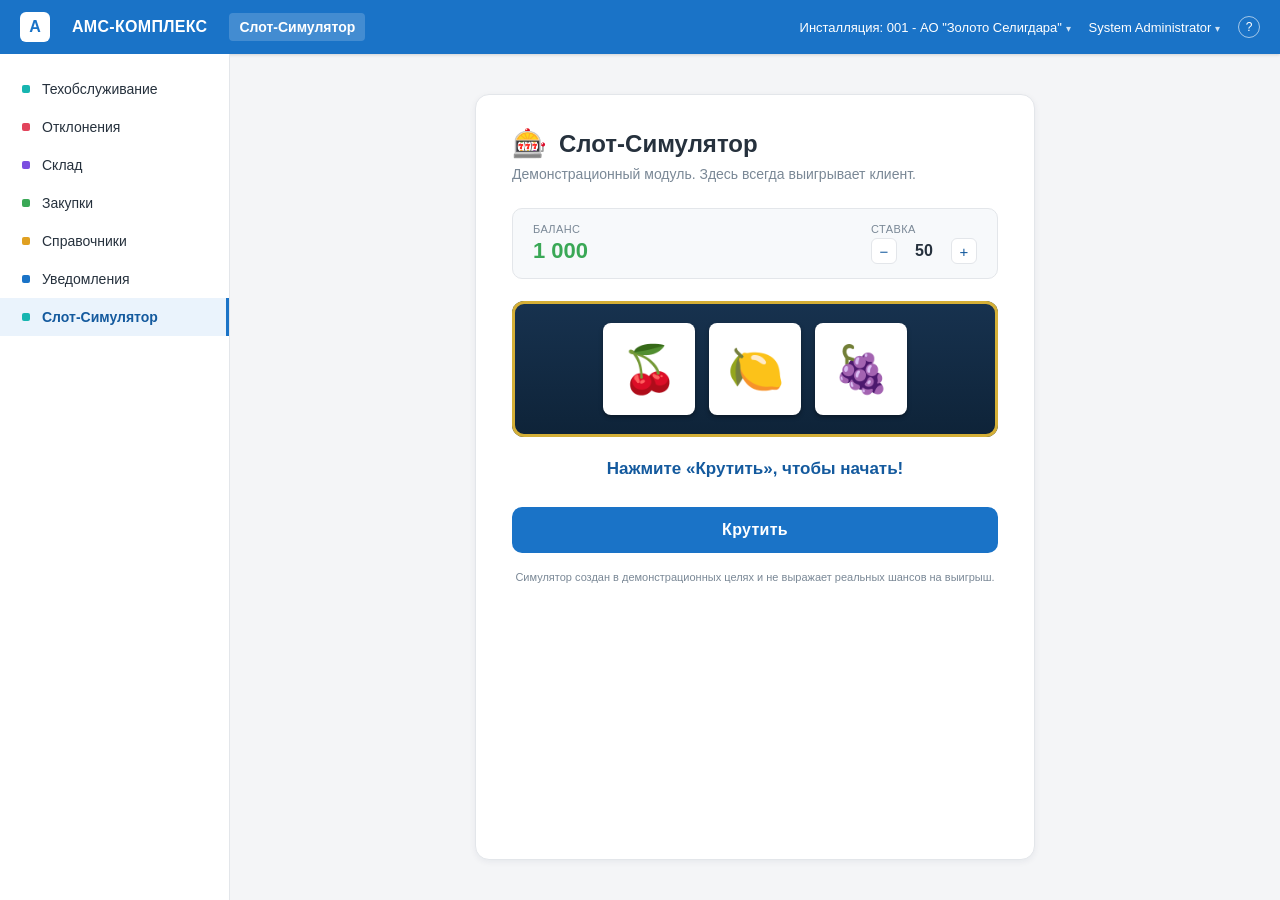
==== index.html @ d5b90e85 "Add slot machine simulator site with GitHub Pages deploy workflow Static site styled after AMS-Kompl" ====
<!doctype html>
<html lang="ru">
<head>
<meta charset="UTF-8" />
<meta name="viewport" content="width=device-width, initial-scale=1.0" />
<title>АМС-КОМПЛЕКС · Слот-Симулятор</title>
<link rel="icon" href="data:image/svg+xml,<svg xmlns=%22http://www.w3.org/2000/svg%22 viewBox=%220 0 100 100%22><rect width=%22100%22 height=%22100%22 rx=%2220%22 fill=%22%231565c0%22/><text x=%2250%22 y=%2268%22 font-size=%2260%22 fill=%22white%22 text-anchor=%22middle%22 font-family=%22Arial%22>A</text></svg>" />
<link rel="stylesheet" href="style.css" />
</head>
<body>
<header class="topbar">
  <div class="topbar-left">
    <div class="logo">A</div>
    <span class="brand">АМС-КОМПЛЕКС</span>
    <nav class="topnav">
      <a href="#" class="active">Слот-Симулятор</a>
    </nav>
  </div>
  <div class="topbar-right">
    <span class="install">Инсталляция: 001 - АО "Золото Селигдара" <span class="chev">▾</span></span>
    <span class="user">System Administrator <span class="chev">▾</span></span>
    <span class="help">?</span>
  </div>
</header>

<div class="page">
  <aside class="sidebar">
    <div class="sidebar-item"><span class="dot dot-teal"></span>Техобслуживание</div>
    <div class="sidebar-item"><span class="dot dot-red"></span>Отклонения</div>
    <div class="sidebar-item"><span class="dot dot-purple"></span>Склад</div>
    <div class="sidebar-item"><span class="dot dot-green"></span>Закупки</div>
    <div class="sidebar-item"><span class="dot dot-orange"></span>Справочники</div>
    <div class="sidebar-item"><span class="dot dot-blue"></span>Уведомления</div>
    <div class="sidebar-item active"><span class="dot dot-cyan"></span>Слот-Симулятор</div>
  </aside>

  <main class="content">
    <div class="card slot-card">
      <div class="card-header">
        <span class="card-icon">🎰</span>
        <h1>Слот-Симулятор</h1>
      </div>
      <p class="subtitle">Демонстрационный модуль. Здесь всегда выигрывает клиент.</p>

      <div class="balance-row">
        <div class="balance">
          <span class="balance-label">Баланс</span>
          <span id="balance" class="balance-value">1 000</span>
        </div>
        <div class="bet">
          <span class="balance-label">Ставка</span>
          <div class="bet-controls">
            <button id="betMinus" class="bet-btn">−</button>
            <span id="bet" class="bet-value">50</span>
            <button id="betPlus" class="bet-btn">+</button>
          </div>
        </div>
      </div>

      <div class="reels" id="reels">
        <div class="reel"><div class="reel-strip" id="strip0"></div></div>
        <div class="reel"><div class="reel-strip" id="strip1"></div></div>
        <div class="reel"><div class="reel-strip" id="strip2"></div></div>
      </div>

      <div class="message" id="message">Нажмите «Крутить», чтобы начать!</div>

      <button id="spinBtn" class="spin-btn">Крутить</button>

      <div class="footnote">Симулятор создан в демонстрационных целях и не выражает реальных шансов на выигрыш.</div>
    </div>
  </main>
</div>

<script src="script.js"></script>
</body>
</html>
---- style.css ----
:root {
  --blue: #1a73c7;
  --blue-dark: #145a9e;
  --bg: #f4f5f7;
  --sidebar-bg: #ffffff;
  --card-bg: #ffffff;
  --border: #e3e6ea;
  --text: #26313d;
  --text-muted: #7a8896;
  --teal: #17b5b0;
  --red: #e2445c;
  --purple: #7b4fe0;
  --green: #3aa856;
  --orange: #e0a021;
  --gold: #d4af37;
}

* { box-sizing: border-box; }

body {
  margin: 0;
  font-family: "Segoe UI", Roboto, Arial, sans-serif;
  background: var(--bg);
  color: var(--text);
}

.topbar {
  height: 54px;
  background: var(--blue);
  color: #fff;
  display: flex;
  align-items: center;
  justify-content: space-between;
  padding: 0 20px;
  box-shadow: 0 1px 3px rgba(0,0,0,0.15);
}

.topbar-left { display: flex; align-items: center; gap: 22px; }

.logo {
  width: 30px;
  height: 30px;
  background: #fff;
  color: var(--blue);
  border-radius: 6px;
  display: flex;
  align-items: center;
  justify-content: center;
  font-weight: 800;
}

.brand { font-weight: 700; letter-spacing: 0.3px; }

.topnav a {
  color: rgba(255,255,255,0.85);
  text-decoration: none;
  font-size: 14px;
  padding: 6px 10px;
  border-radius: 4px;
}
.topnav a.active {
  background: rgba(255,255,255,0.18);
  color: #fff;
  font-weight: 600;
}

.topbar-right {
  display: flex;
  align-items: center;
  gap: 18px;
  font-size: 13px;
}
.topbar-right .chev { font-size: 10px; opacity: 0.8; }
.help {
  width: 22px; height: 22px;
  border: 1px solid rgba(255,255,255,0.6);
  border-radius: 50%;
  display: flex; align-items: center; justify-content: center;
  font-size: 12px;
}

.page {
  display: flex;
  min-height: calc(100vh - 54px);
}

.sidebar {
  width: 230px;
  background: var(--sidebar-bg);
  border-right: 1px solid var(--border);
  padding: 16px 0;
}

.sidebar-item {
  display: flex;
  align-items: center;
  gap: 12px;
  padding: 11px 22px;
  font-size: 14px;
  color: var(--text);
  cursor: default;
}
.sidebar-item.active {
  background: #eaf3fc;
  color: var(--blue-dark);
  font-weight: 600;
  border-right: 3px solid var(--blue);
}

.dot {
  width: 8px; height: 8px;
  border-radius: 2px;
  display: inline-block;
}
.dot-teal { background: var(--teal); }
.dot-red { background: var(--red); }
.dot-purple { background: var(--purple); }
.dot-green { background: var(--green); }
.dot-orange { background: var(--orange); }
.dot-blue { background: var(--blue); }
.dot-cyan { background: #17b5b0; }

.content {
  flex: 1;
  padding: 40px;
  display: flex;
  justify-content: center;
}

.card {
  background: var(--card-bg);
  border: 1px solid var(--border);
  border-radius: 14px;
  box-shadow: 0 2px 6px rgba(20, 40, 70, 0.06);
  padding: 32px 36px;
}

.slot-card {
  width: 100%;
  max-width: 560px;
}

.card-header {
  display: flex;
  align-items: center;
  gap: 12px;
}
.card-icon { font-size: 28px; }
.card-header h1 {
  font-size: 24px;
  margin: 0;
  font-weight: 700;
}

.subtitle {
  color: var(--text-muted);
  font-size: 14px;
  margin: 6px 0 26px;
}

.balance-row {
  display: flex;
  justify-content: space-between;
  align-items: center;
  background: #f7f9fb;
  border: 1px solid var(--border);
  border-radius: 10px;
  padding: 14px 20px;
  margin-bottom: 22px;
}

.balance-label {
  display: block;
  font-size: 11px;
  text-transform: uppercase;
  letter-spacing: 0.4px;
  color: var(--text-muted);
  margin-bottom: 3px;
}

.balance-value {
  font-size: 22px;
  font-weight: 700;
  color: var(--green);
}

.bet-controls {
  display: flex;
  align-items: center;
  gap: 10px;
}

.bet-btn {
  width: 26px; height: 26px;
  border-radius: 6px;
  border: 1px solid var(--border);
  background: #fff;
  color: var(--blue-dark);
  font-size: 15px;
  cursor: pointer;
  line-height: 1;
}
.bet-btn:hover { background: #eaf3fc; }

.bet-value {
  font-weight: 700;
  min-width: 34px;
  text-align: center;
  display: inline-block;
}

.reels {
  display: flex;
  gap: 14px;
  justify-content: center;
  background: linear-gradient(180deg, #17324f, #0e2338);
  border-radius: 12px;
  padding: 22px;
  margin-bottom: 22px;
  box-shadow: inset 0 0 0 3px #d4af37;
}

.reel {
  width: 92px;
  height: 92px;
  background: #fff;
  border-radius: 8px;
  overflow: hidden;
  display: flex;
  align-items: center;
  justify-content: center;
  box-shadow: 0 2px 4px rgba(0,0,0,0.35);
}

.reel-strip {
  font-size: 46px;
  transition: transform 0.08s linear;
}

.reel.spinning .reel-strip {
  filter: blur(2px);
}

.message {
  text-align: center;
  min-height: 28px;
  font-size: 17px;
  font-weight: 700;
  color: var(--blue-dark);
  margin-bottom: 20px;
}

.message.win {
  color: var(--gold);
  text-shadow: 0 0 1px rgba(212,175,55,0.4);
  animation: pop 0.4s ease;
}

@keyframes pop {
  0% { transform: scale(0.85); opacity: 0; }
  100% { transform: scale(1); opacity: 1; }
}

.spin-btn {
  display: block;
  width: 100%;
  padding: 14px;
  background: var(--blue);
  color: #fff;
  border: none;
  border-radius: 10px;
  font-size: 16px;
  font-weight: 700;
  letter-spacing: 0.3px;
  cursor: pointer;
  transition: background 0.15s ease, transform 0.05s ease;
}
.spin-btn:hover { background: var(--blue-dark); }
.spin-btn:active { transform: translateY(1px); }
.spin-btn:disabled {
  background: #a9c4de;
  cursor: not-allowed;
}

.footnote {
  margin-top: 18px;
  font-size: 11px;
  color: var(--text-muted);
  text-align: center;
}

@media (max-width: 700px) {
  .sidebar { display: none; }
  .content { padding: 20px; }
  .card { padding: 24px 20px; }
}
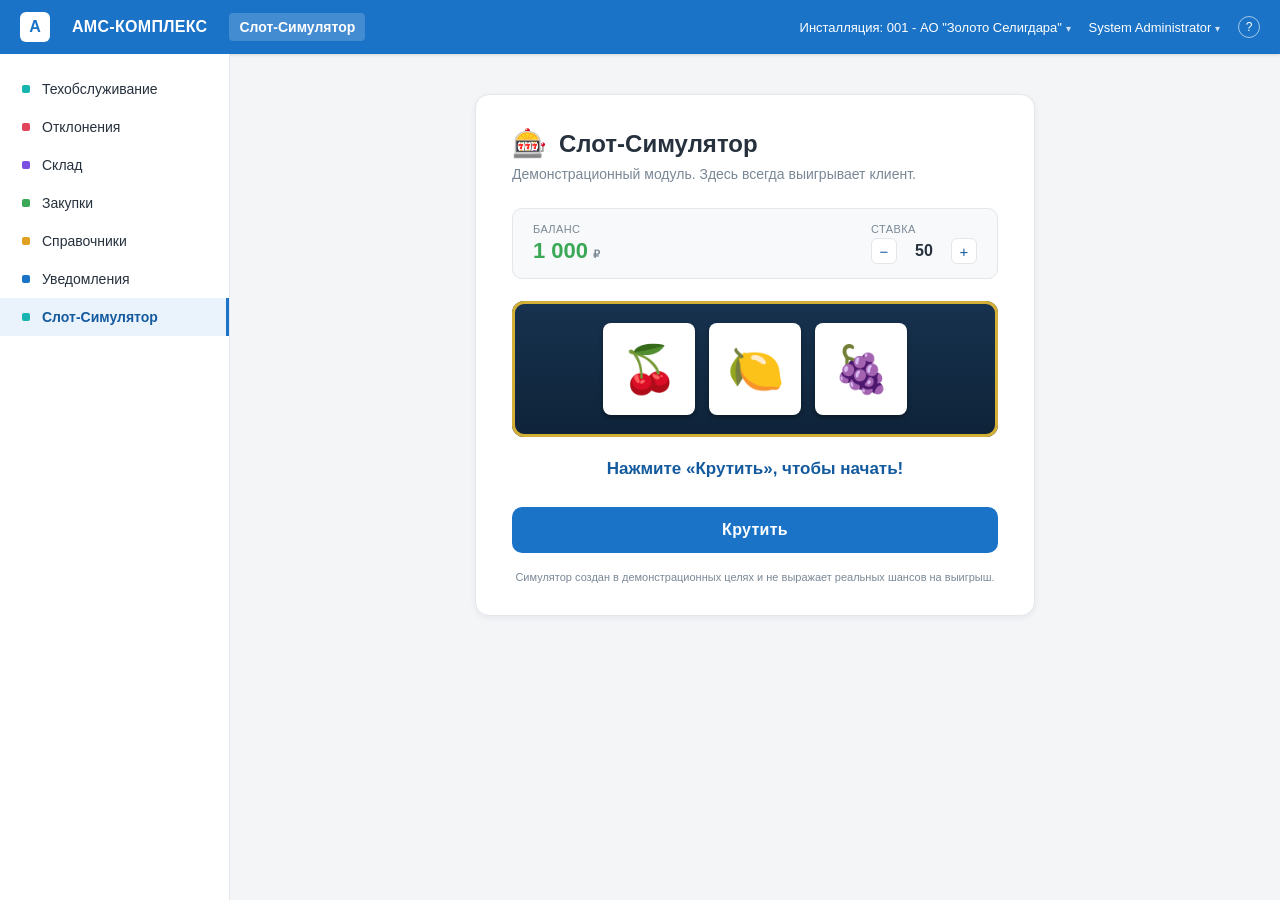
==== commit ebc2b25d: "Add fintech-style withdrawal card after wins Shows a card/SBP withdrawal flow with amount, method ta" ====
--- a/index.html
+++ b/index.html
@@ -35,39 +35,88 @@
   </aside>
 
   <main class="content">
-    <div class="card slot-card">
-      <div class="card-header">
-        <span class="card-icon">🎰</span>
-        <h1>Слот-Симулятор</h1>
-      </div>
-      <p class="subtitle">Демонстрационный модуль. Здесь всегда выигрывает клиент.</p>
+    <div class="stack">
+      <div class="card slot-card">
+        <div class="card-header">
+          <span class="card-icon">🎰</span>
+          <h1>Слот-Симулятор</h1>
+        </div>
+        <p class="subtitle">Демонстрационный модуль. Здесь всегда выигрывает клиент.</p>
 
-      <div class="balance-row">
-        <div class="balance">
-          <span class="balance-label">Баланс</span>
-          <span id="balance" class="balance-value">1 000</span>
-        </div>
-        <div class="bet">
-          <span class="balance-label">Ставка</span>
-          <div class="bet-controls">
-            <button id="betMinus" class="bet-btn">−</button>
-            <span id="bet" class="bet-value">50</span>
-            <button id="betPlus" class="bet-btn">+</button>
+        <div class="balance-row">
+          <div class="balance">
+            <span class="balance-label">Баланс</span>
+            <span><span id="balance" class="balance-value">1 000</span> <span class="currency">₽</span></span>
+          </div>
+          <div class="bet">
+            <span class="balance-label">Ставка</span>
+            <div class="bet-controls">
+              <button id="betMinus" class="bet-btn">−</button>
+              <span id="bet" class="bet-value">50</span>
+              <button id="betPlus" class="bet-btn">+</button>
+            </div>
           </div>
         </div>
+
+        <div class="reels" id="reels">
+          <div class="reel"><div class="reel-strip" id="strip0"></div></div>
+          <div class="reel"><div class="reel-strip" id="strip1"></div></div>
+          <div class="reel"><div class="reel-strip" id="strip2"></div></div>
+        </div>
+
+        <div class="message" id="message">Нажмите «Крутить», чтобы начать!</div>
+
+        <button id="spinBtn" class="spin-btn">Крутить</button>
+
+        <div class="footnote">Симулятор создан в демонстрационных целях и не выражает реальных шансов на выигрыш.</div>
       </div>
 
-      <div class="reels" id="reels">
-        <div class="reel"><div class="reel-strip" id="strip0"></div></div>
-        <div class="reel"><div class="reel-strip" id="strip1"></div></div>
-        <div class="reel"><div class="reel-strip" id="strip2"></div></div>
+      <div class="card withdraw-card hidden" id="withdrawCard">
+        <div class="withdraw-form" id="withdrawForm">
+          <div class="card-header">
+            <span class="card-icon">💳</span>
+            <h1>Вывод средств</h1>
+          </div>
+          <div class="withdraw-amount-row">
+            <span class="balance-label">Доступно к выводу</span>
+            <span class="withdraw-amount"><span id="withdrawAmount">0</span> <span class="currency">₽</span></span>
+          </div>
+
+          <div class="method-tabs">
+            <button type="button" class="method-tab active" data-method="card">Банковская карта</button>
+            <button type="button" class="method-tab" data-method="sbp">СБП</button>
+          </div>
+
+          <div class="method-panel" id="panelCard">
+            <label class="field-label" for="cardNumber">Номер карты</label>
+            <div class="card-input-wrap">
+              <span class="card-brand" id="cardBrand"></span>
+              <input type="text" id="cardNumber" class="field-input" placeholder="0000 0000 0000 0000" inputmode="numeric" maxlength="19" />
+            </div>
+          </div>
+
+          <div class="method-panel hidden" id="panelSbp">
+            <label class="field-label" for="phoneNumber">Номер телефона</label>
+            <input type="text" id="phoneNumber" class="field-input" placeholder="+7 900 000-00-00" inputmode="tel" maxlength="18" />
+          </div>
+
+          <div class="field-error" id="withdrawError"></div>
+
+          <button id="withdrawBtn" class="withdraw-btn">Вывести</button>
+        </div>
+
+        <div class="withdraw-success hidden" id="withdrawSuccess">
+          <div class="success-icon">✓</div>
+          <div class="success-title">Выплата отправлена</div>
+          <div class="success-amount" id="successAmount">0 ₽</div>
+          <div class="success-detail" id="successDetail">Зачисление в течение 15 минут</div>
+          <div class="success-meta">
+            <div><span>ID транзакции</span><span id="successId">—</span></div>
+            <div><span>Время</span><span id="successTime">—</span></div>
+          </div>
+          <button id="withdrawDone" class="withdraw-btn secondary">Готово</button>
+        </div>
       </div>
-
-      <div class="message" id="message">Нажмите «Крутить», чтобы начать!</div>
-
-      <button id="spinBtn" class="spin-btn">Крутить</button>
-
-      <div class="footnote">Симулятор создан в демонстрационных целях и не выражает реальных шансов на выигрыш.</div>
     </div>
   </main>
 </div>
--- a/style.css
+++ b/style.css
@@ -127,6 +127,22 @@
   justify-content: center;
 }
 
+.stack {
+  display: flex;
+  flex-direction: column;
+  gap: 20px;
+  width: 100%;
+  max-width: 560px;
+}
+
+.hidden { display: none !important; }
+
+.currency {
+  font-weight: 600;
+  color: var(--text-muted);
+  font-size: 0.7em;
+}
+
 .card {
   background: var(--card-bg);
   border: 1px solid var(--border);
@@ -289,6 +305,210 @@
   text-align: center;
 }
 
+/* Withdraw card */
+
+.withdraw-card {
+  animation: slideIn 0.35s ease;
+}
+
+@keyframes slideIn {
+  0% { opacity: 0; transform: translateY(-10px); }
+  100% { opacity: 1; transform: translateY(0); }
+}
+
+.withdraw-amount-row {
+  display: flex;
+  align-items: center;
+  justify-content: space-between;
+  background: #f7f9fb;
+  border: 1px solid var(--border);
+  border-radius: 10px;
+  padding: 14px 20px;
+  margin: 18px 0 20px;
+}
+
+.withdraw-amount {
+  font-size: 22px;
+  font-weight: 700;
+  color: var(--text);
+}
+
+.method-tabs {
+  display: flex;
+  gap: 8px;
+  background: #f0f2f5;
+  border-radius: 10px;
+  padding: 4px;
+  margin-bottom: 18px;
+}
+
+.method-tab {
+  flex: 1;
+  border: none;
+  background: transparent;
+  padding: 9px 8px;
+  border-radius: 8px;
+  font-size: 13px;
+  font-weight: 600;
+  color: var(--text-muted);
+  cursor: pointer;
+}
+
+.method-tab.active {
+  background: #fff;
+  color: var(--blue-dark);
+  box-shadow: 0 1px 3px rgba(20,40,70,0.12);
+}
+
+.field-label {
+  display: block;
+  font-size: 12px;
+  font-weight: 600;
+  color: var(--text-muted);
+  margin-bottom: 6px;
+}
+
+.field-input {
+  width: 100%;
+  border: 1px solid var(--border);
+  border-radius: 10px;
+  padding: 12px 14px;
+  font-size: 15px;
+  font-family: inherit;
+  color: var(--text);
+  background: #fff;
+  letter-spacing: 0.5px;
+}
+.field-input:focus {
+  outline: none;
+  border-color: var(--blue);
+  box-shadow: 0 0 0 3px rgba(26,115,199,0.15);
+}
+
+.card-input-wrap {
+  position: relative;
+}
+.card-input-wrap .field-input {
+  padding-right: 66px;
+}
+
+.card-brand {
+  position: absolute;
+  right: 8px;
+  top: 50%;
+  transform: translateY(-50%);
+  font-size: 10px;
+  font-weight: 800;
+  letter-spacing: 0.5px;
+  color: #fff;
+  padding: 4px 8px;
+  border-radius: 5px;
+  background: #9aa7b3;
+  visibility: hidden;
+}
+.card-brand.visa { visibility: visible; background: #1a5cb0; }
+.card-brand.mastercard { visibility: visible; background: linear-gradient(90deg, #eb001b, #f79e1b); }
+.card-brand.mir { visibility: visible; background: #1a9f4c; }
+
+.method-panel { margin-bottom: 8px; }
+
+.field-error {
+  min-height: 18px;
+  font-size: 12px;
+  color: var(--red);
+  margin: 8px 0 4px;
+}
+
+.withdraw-btn {
+  display: block;
+  width: 100%;
+  padding: 14px;
+  background: var(--blue);
+  color: #fff;
+  border: none;
+  border-radius: 10px;
+  font-size: 16px;
+  font-weight: 700;
+  letter-spacing: 0.3px;
+  cursor: pointer;
+  margin-top: 6px;
+  transition: background 0.15s ease, transform 0.05s ease;
+}
+.withdraw-btn:hover { background: var(--blue-dark); }
+.withdraw-btn:active { transform: translateY(1px); }
+.withdraw-btn:disabled { background: #a9c4de; cursor: not-allowed; }
+.withdraw-btn.secondary {
+  background: #eaf3fc;
+  color: var(--blue-dark);
+}
+.withdraw-btn.secondary:hover { background: #d9ecfb; }
+
+.withdraw-success {
+  text-align: center;
+  padding: 10px 0 4px;
+  animation: pop 0.4s ease;
+}
+
+.success-icon {
+  width: 56px;
+  height: 56px;
+  margin: 0 auto 16px;
+  border-radius: 50%;
+  background: #e6f6ea;
+  color: var(--green);
+  font-size: 28px;
+  font-weight: 800;
+  display: flex;
+  align-items: center;
+  justify-content: center;
+}
+
+.success-title {
+  font-size: 18px;
+  font-weight: 700;
+  margin-bottom: 6px;
+}
+
+.success-amount {
+  font-size: 26px;
+  font-weight: 800;
+  color: var(--green);
+  margin-bottom: 6px;
+}
+
+.success-detail {
+  font-size: 13px;
+  color: var(--text-muted);
+  margin-bottom: 20px;
+}
+
+.success-meta {
+  display: flex;
+  justify-content: space-between;
+  gap: 12px;
+  background: #f7f9fb;
+  border: 1px solid var(--border);
+  border-radius: 10px;
+  padding: 14px 18px;
+  margin-bottom: 20px;
+  text-align: left;
+}
+.success-meta > div {
+  display: flex;
+  flex-direction: column;
+  gap: 4px;
+  font-size: 13px;
+}
+.success-meta span:first-child {
+  font-size: 11px;
+  text-transform: uppercase;
+  letter-spacing: 0.3px;
+  color: var(--text-muted);
+}
+.success-meta span:last-child {
+  font-weight: 700;
+}
+
 @media (max-width: 700px) {
   .sidebar { display: none; }
   .content { padding: 20px; }
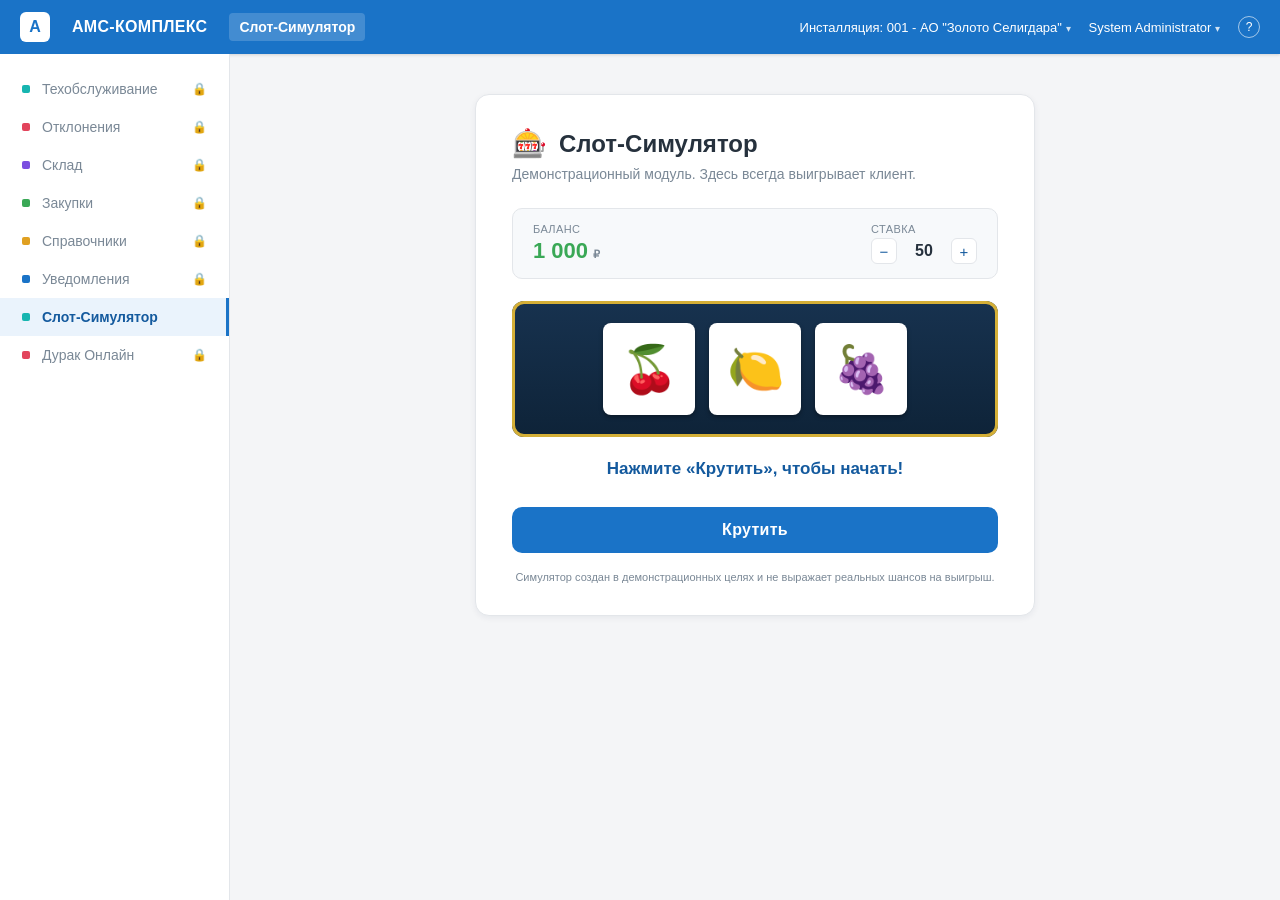
==== commit 08b7e664: "Add Durak Online game (unlocked at 500k balance) and SaaS paywall modal - New durak.html/js/css: 36-" ====
--- a/index.html
+++ b/index.html
@@ -25,13 +25,17 @@
 
 <div class="page">
   <aside class="sidebar">
-    <div class="sidebar-item"><span class="dot dot-teal"></span>Техобслуживание</div>
-    <div class="sidebar-item"><span class="dot dot-red"></span>Отклонения</div>
-    <div class="sidebar-item"><span class="dot dot-purple"></span>Склад</div>
-    <div class="sidebar-item"><span class="dot dot-green"></span>Закупки</div>
-    <div class="sidebar-item"><span class="dot dot-orange"></span>Справочники</div>
-    <div class="sidebar-item"><span class="dot dot-blue"></span>Уведомления</div>
+    <div class="sidebar-item locked-feature" data-feature="Техобслуживание"><span class="dot dot-teal"></span>Техобслуживание<span class="lock-icon">🔒</span></div>
+    <div class="sidebar-item locked-feature" data-feature="Отклонения"><span class="dot dot-red"></span>Отклонения<span class="lock-icon">🔒</span></div>
+    <div class="sidebar-item locked-feature" data-feature="Склад"><span class="dot dot-purple"></span>Склад<span class="lock-icon">🔒</span></div>
+    <div class="sidebar-item locked-feature" data-feature="Закупки"><span class="dot dot-green"></span>Закупки<span class="lock-icon">🔒</span></div>
+    <div class="sidebar-item locked-feature" data-feature="Справочники"><span class="dot dot-orange"></span>Справочники<span class="lock-icon">🔒</span></div>
+    <div class="sidebar-item locked-feature" data-feature="Уведомления"><span class="dot dot-blue"></span>Уведомления<span class="lock-icon">🔒</span></div>
     <div class="sidebar-item active"><span class="dot dot-cyan"></span>Слот-Симулятор</div>
+    <a href="durak.html" id="durakNavItem" class="sidebar-item locked">
+      <span class="dot dot-red"></span>Дурак Онлайн
+      <span class="lock-icon" id="durakLockIcon">🔒</span>
+    </a>
   </aside>
 
   <main class="content">
@@ -121,6 +125,45 @@
   </main>
 </div>
 
+<div class="toast" id="lockToast"></div>
+
+<div class="modal-overlay hidden" id="paywallOverlay">
+  <div class="modal saas-modal">
+    <button class="modal-close" id="paywallClose" aria-label="Закрыть">×</button>
+
+    <div class="saas-form" id="paywallForm">
+      <div class="saas-badge">🔒 АМС PRO</div>
+      <h2 class="saas-title">Оформите подписку</h2>
+      <p class="saas-subtitle">Раздел «<span id="paywallFeature">Техобслуживание</span>» и другие модули доступны на тарифе PRO.</p>
+
+      <ul class="saas-features">
+        <li>✓ Техобслуживание — учёт оборудования и наряды</li>
+        <li>✓ Отклонения — журнал инцидентов</li>
+        <li>✓ Склад — движение и остатки ТМЦ</li>
+        <li>✓ Закупки — формы и согласования</li>
+        <li>✓ Справочники — единый мастер-каталог</li>
+        <li>✓ Уведомления — оповещения в реальном времени</li>
+      </ul>
+
+      <div class="saas-price-row">
+        <span class="saas-price">2 990 ₽</span>
+        <span class="saas-price-period">/ месяц</span>
+      </div>
+
+      <button id="paywallPayBtn" class="withdraw-btn saas-pay-btn">Оплатить</button>
+      <div class="saas-note">Демо-режим: оплата имитируется и не списывает реальные средства.</div>
+    </div>
+
+    <div class="withdraw-success hidden" id="paywallSuccess">
+      <div class="success-icon">✓</div>
+      <div class="success-title">Платёж имитирован</div>
+      <div class="success-detail">Это демонстрационный стенд — модули остаются закрытыми.</div>
+      <button id="paywallDone" class="withdraw-btn secondary">Понятно</button>
+    </div>
+  </div>
+</div>
+
 <script src="script.js"></script>
+<script src="paywall.js"></script>
 </body>
 </html>
--- a/style.css
+++ b/style.css
@@ -99,12 +99,34 @@
   font-size: 14px;
   color: var(--text);
   cursor: default;
+  text-decoration: none;
 }
 .sidebar-item.active {
   background: #eaf3fc;
   color: var(--blue-dark);
   font-weight: 600;
   border-right: 3px solid var(--blue);
+}
+
+a.sidebar-item {
+  cursor: pointer;
+}
+a.sidebar-item.locked {
+  color: var(--text-muted);
+}
+a.sidebar-item.locked:hover {
+  background: #f7f9fb;
+}
+.sidebar-item.locked-feature {
+  cursor: pointer;
+  color: var(--text-muted);
+}
+.sidebar-item.locked-feature:hover {
+  background: #f7f9fb;
+}
+.lock-icon {
+  margin-left: auto;
+  font-size: 12px;
 }
 
 .dot {
@@ -509,6 +531,142 @@
   font-weight: 700;
 }
 
+.toast {
+  position: fixed;
+  bottom: 24px;
+  left: 50%;
+  transform: translateX(-50%) translateY(20px);
+  background: #26313d;
+  color: #fff;
+  padding: 12px 20px;
+  border-radius: 10px;
+  font-size: 13px;
+  font-weight: 600;
+  box-shadow: 0 6px 18px rgba(0,0,0,0.25);
+  opacity: 0;
+  pointer-events: none;
+  transition: opacity 0.25s ease, transform 0.25s ease;
+  z-index: 50;
+}
+.toast.show {
+  opacity: 1;
+  transform: translateX(-50%) translateY(0);
+}
+
+/* Paywall modal */
+
+.modal-overlay {
+  position: fixed;
+  inset: 0;
+  background: rgba(15, 25, 40, 0.55);
+  display: flex;
+  align-items: center;
+  justify-content: center;
+  padding: 20px;
+  z-index: 100;
+}
+
+.modal {
+  position: relative;
+  background: #fff;
+  border-radius: 16px;
+  padding: 32px 32px 26px;
+  width: 100%;
+  max-width: 420px;
+  box-shadow: 0 20px 50px rgba(0,0,0,0.3);
+  animation: pop 0.3s ease;
+}
+
+.modal-close {
+  position: absolute;
+  top: 14px;
+  right: 14px;
+  width: 28px;
+  height: 28px;
+  border: none;
+  background: #f0f2f5;
+  border-radius: 50%;
+  font-size: 16px;
+  line-height: 1;
+  color: var(--text-muted);
+  cursor: pointer;
+}
+.modal-close:hover { background: #e3e6ea; }
+
+.saas-badge {
+  display: inline-block;
+  background: linear-gradient(90deg, var(--blue), var(--blue-dark));
+  color: #fff;
+  font-size: 11px;
+  font-weight: 800;
+  letter-spacing: 0.4px;
+  padding: 5px 12px;
+  border-radius: 20px;
+  margin-bottom: 14px;
+}
+
+.saas-title {
+  margin: 0 0 8px;
+  font-size: 21px;
+  font-weight: 800;
+}
+
+.saas-subtitle {
+  margin: 0 0 18px;
+  font-size: 13px;
+  color: var(--text-muted);
+  line-height: 1.5;
+}
+.saas-subtitle strong,
+.saas-subtitle span {
+  color: var(--text);
+  font-weight: 700;
+}
+
+.saas-features {
+  list-style: none;
+  margin: 0 0 20px;
+  padding: 0;
+  display: flex;
+  flex-direction: column;
+  gap: 9px;
+}
+.saas-features li {
+  font-size: 13px;
+  color: var(--text);
+  background: #f7f9fb;
+  border: 1px solid var(--border);
+  border-radius: 8px;
+  padding: 9px 12px;
+}
+
+.saas-price-row {
+  display: flex;
+  align-items: baseline;
+  gap: 6px;
+  margin-bottom: 18px;
+}
+.saas-price {
+  font-size: 30px;
+  font-weight: 800;
+  color: var(--blue-dark);
+}
+.saas-price-period {
+  font-size: 13px;
+  color: var(--text-muted);
+}
+
+.saas-pay-btn {
+  margin-top: 0;
+}
+
+.saas-note {
+  margin-top: 12px;
+  font-size: 11px;
+  color: var(--text-muted);
+  text-align: center;
+}
+
 @media (max-width: 700px) {
   .sidebar { display: none; }
   .content { padding: 20px; }
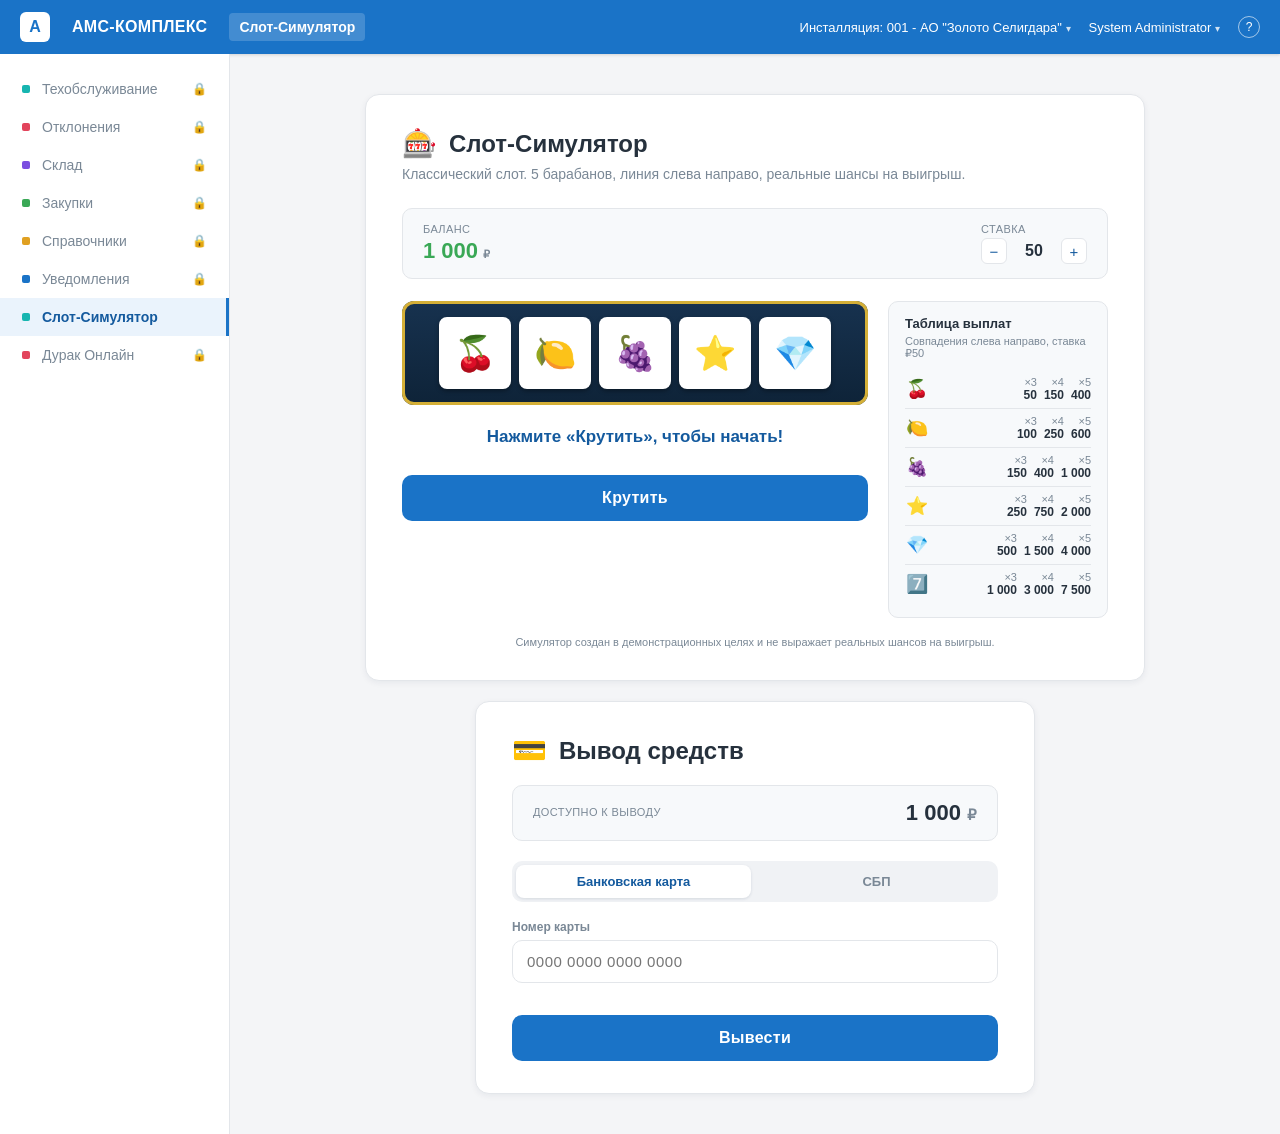
==== commit 56b6d7fa: "Rework slot machine: 5-reel line pay with real odds and a paytable - 5 reels instead of 3; a win req" ====
--- a/index.html
+++ b/index.html
@@ -45,7 +45,7 @@
           <span class="card-icon">🎰</span>
           <h1>Слот-Симулятор</h1>
         </div>
-        <p class="subtitle">Демонстрационный модуль. Здесь всегда выигрывает клиент.</p>
+        <p class="subtitle">Классический слот. 5 барабанов, линия слева направо, реальные шансы на выигрыш.</p>
 
         <div class="balance-row">
           <div class="balance">
@@ -62,20 +62,32 @@
           </div>
         </div>
 
-        <div class="reels" id="reels">
-          <div class="reel"><div class="reel-strip" id="strip0"></div></div>
-          <div class="reel"><div class="reel-strip" id="strip1"></div></div>
-          <div class="reel"><div class="reel-strip" id="strip2"></div></div>
-        </div>
-
-        <div class="message" id="message">Нажмите «Крутить», чтобы начать!</div>
-
-        <button id="spinBtn" class="spin-btn">Крутить</button>
+        <div class="slot-body">
+          <div class="reels-panel">
+            <div class="reels" id="reels">
+              <div class="reel"><div class="reel-strip" id="strip0"></div></div>
+              <div class="reel"><div class="reel-strip" id="strip1"></div></div>
+              <div class="reel"><div class="reel-strip" id="strip2"></div></div>
+              <div class="reel"><div class="reel-strip" id="strip3"></div></div>
+              <div class="reel"><div class="reel-strip" id="strip4"></div></div>
+            </div>
+
+            <div class="message" id="message">Нажмите «Крутить», чтобы начать!</div>
+
+            <button id="spinBtn" class="spin-btn">Крутить</button>
+          </div>
+
+          <div class="paytable" id="paytable">
+            <div class="paytable-title">Таблица выплат</div>
+            <div class="paytable-hint">Совпадения слева направо, ставка ₽<span id="paytableBet">50</span></div>
+            <div class="paytable-rows" id="paytableRows"></div>
+          </div>
+        </div>
 
         <div class="footnote">Симулятор создан в демонстрационных целях и не выражает реальных шансов на выигрыш.</div>
       </div>
 
-      <div class="card withdraw-card hidden" id="withdrawCard">
+      <div class="card withdraw-card" id="withdrawCard">
         <div class="withdraw-form" id="withdrawForm">
           <div class="card-header">
             <span class="card-icon">💳</span>
@@ -154,6 +166,37 @@
       <div class="saas-note">Демо-режим: оплата имитируется и не списывает реальные средства.</div>
     </div>
 
+    <div class="saas-payment hidden" id="paywallPayment">
+      <h2 class="saas-title">Оплата подписки</h2>
+      <div class="withdraw-amount-row">
+        <span class="balance-label">К оплате</span>
+        <span class="withdraw-amount">2 990 <span class="currency">₽</span></span>
+      </div>
+
+      <div class="method-tabs">
+        <button type="button" class="method-tab active" data-method="card">Банковская карта</button>
+        <button type="button" class="method-tab" data-method="sbp">СБП</button>
+      </div>
+
+      <div class="method-panel" id="paywallPanelCard">
+        <label class="field-label" for="paywallCardNumber">Номер карты</label>
+        <div class="card-input-wrap">
+          <span class="card-brand" id="paywallCardBrand"></span>
+          <input type="text" id="paywallCardNumber" class="field-input" placeholder="0000 0000 0000 0000" inputmode="numeric" maxlength="19" />
+        </div>
+      </div>
+
+      <div class="method-panel hidden" id="paywallPanelSbp">
+        <label class="field-label" for="paywallPhoneNumber">Номер телефона</label>
+        <input type="text" id="paywallPhoneNumber" class="field-input" placeholder="+7 900 000-00-00" inputmode="tel" maxlength="18" />
+      </div>
+
+      <div class="field-error" id="paywallPayError"></div>
+
+      <button id="paywallConfirmBtn" class="withdraw-btn">Оплатить 2 990 ₽</button>
+      <button id="paywallBackBtn" class="withdraw-btn secondary">Назад</button>
+    </div>
+
     <div class="withdraw-success hidden" id="paywallSuccess">
       <div class="success-icon">✓</div>
       <div class="success-title">Платёж имитирован</div>
--- a/style.css
+++ b/style.css
@@ -154,7 +154,7 @@
   flex-direction: column;
   gap: 20px;
   width: 100%;
-  max-width: 560px;
+  max-width: 780px;
 }
 
 .hidden { display: none !important; }
@@ -175,7 +175,7 @@
 
 .slot-card {
   width: 100%;
-  max-width: 560px;
+  max-width: 780px;
 }
 
 .card-header {
@@ -247,20 +247,83 @@
   display: inline-block;
 }
 
+.slot-body {
+  display: flex;
+  gap: 20px;
+  align-items: flex-start;
+}
+
+.reels-panel {
+  flex: 1;
+  min-width: 0;
+}
+
+.paytable {
+  width: 220px;
+  flex-shrink: 0;
+  background: #f7f9fb;
+  border: 1px solid var(--border);
+  border-radius: 10px;
+  padding: 14px 16px;
+}
+
+.paytable-title {
+  font-size: 13px;
+  font-weight: 700;
+  margin-bottom: 4px;
+}
+
+.paytable-hint {
+  font-size: 11px;
+  color: var(--text-muted);
+  margin-bottom: 10px;
+}
+
+.paytable-row {
+  display: flex;
+  align-items: center;
+  justify-content: space-between;
+  gap: 8px;
+  padding: 6px 0;
+  border-bottom: 1px solid var(--border);
+}
+.paytable-row:last-child { border-bottom: none; }
+
+.paytable-symbol {
+  font-size: 18px;
+  width: 24px;
+  text-align: center;
+  flex-shrink: 0;
+}
+
+.paytable-values {
+  display: flex;
+  gap: 7px;
+  font-size: 11px;
+  color: var(--text-muted);
+  font-variant-numeric: tabular-nums;
+  text-align: right;
+}
+.paytable-values b {
+  display: block;
+  color: var(--text);
+  font-size: 12px;
+}
+
 .reels {
   display: flex;
-  gap: 14px;
+  gap: 8px;
   justify-content: center;
   background: linear-gradient(180deg, #17324f, #0e2338);
   border-radius: 12px;
-  padding: 22px;
+  padding: 16px;
   margin-bottom: 22px;
   box-shadow: inset 0 0 0 3px #d4af37;
 }
 
 .reel {
-  width: 92px;
-  height: 92px;
+  width: 72px;
+  height: 72px;
   background: #fff;
   border-radius: 8px;
   overflow: hidden;
@@ -271,7 +334,7 @@
 }
 
 .reel-strip {
-  font-size: 46px;
+  font-size: 34px;
   transition: transform 0.08s linear;
 }
 
@@ -330,6 +393,9 @@
 /* Withdraw card */
 
 .withdraw-card {
+  width: 100%;
+  max-width: 560px;
+  align-self: center;
   animation: slideIn 0.35s ease;
 }
 
@@ -667,8 +733,23 @@
   text-align: center;
 }
 
+.saas-payment .saas-title {
+  margin-bottom: 16px;
+}
+.saas-payment .withdraw-amount-row {
+  margin-top: 0;
+}
+.saas-payment .withdraw-btn + .withdraw-btn {
+  margin-top: 10px;
+}
+
 @media (max-width: 700px) {
   .sidebar { display: none; }
   .content { padding: 20px; }
   .card { padding: 24px 20px; }
-}
+  .slot-body { flex-direction: column; }
+  .paytable { width: 100%; }
+  .reel { width: 56px; height: 56px; }
+  .reel-strip { font-size: 26px; }
+  .reels { gap: 6px; padding: 12px; }
+}
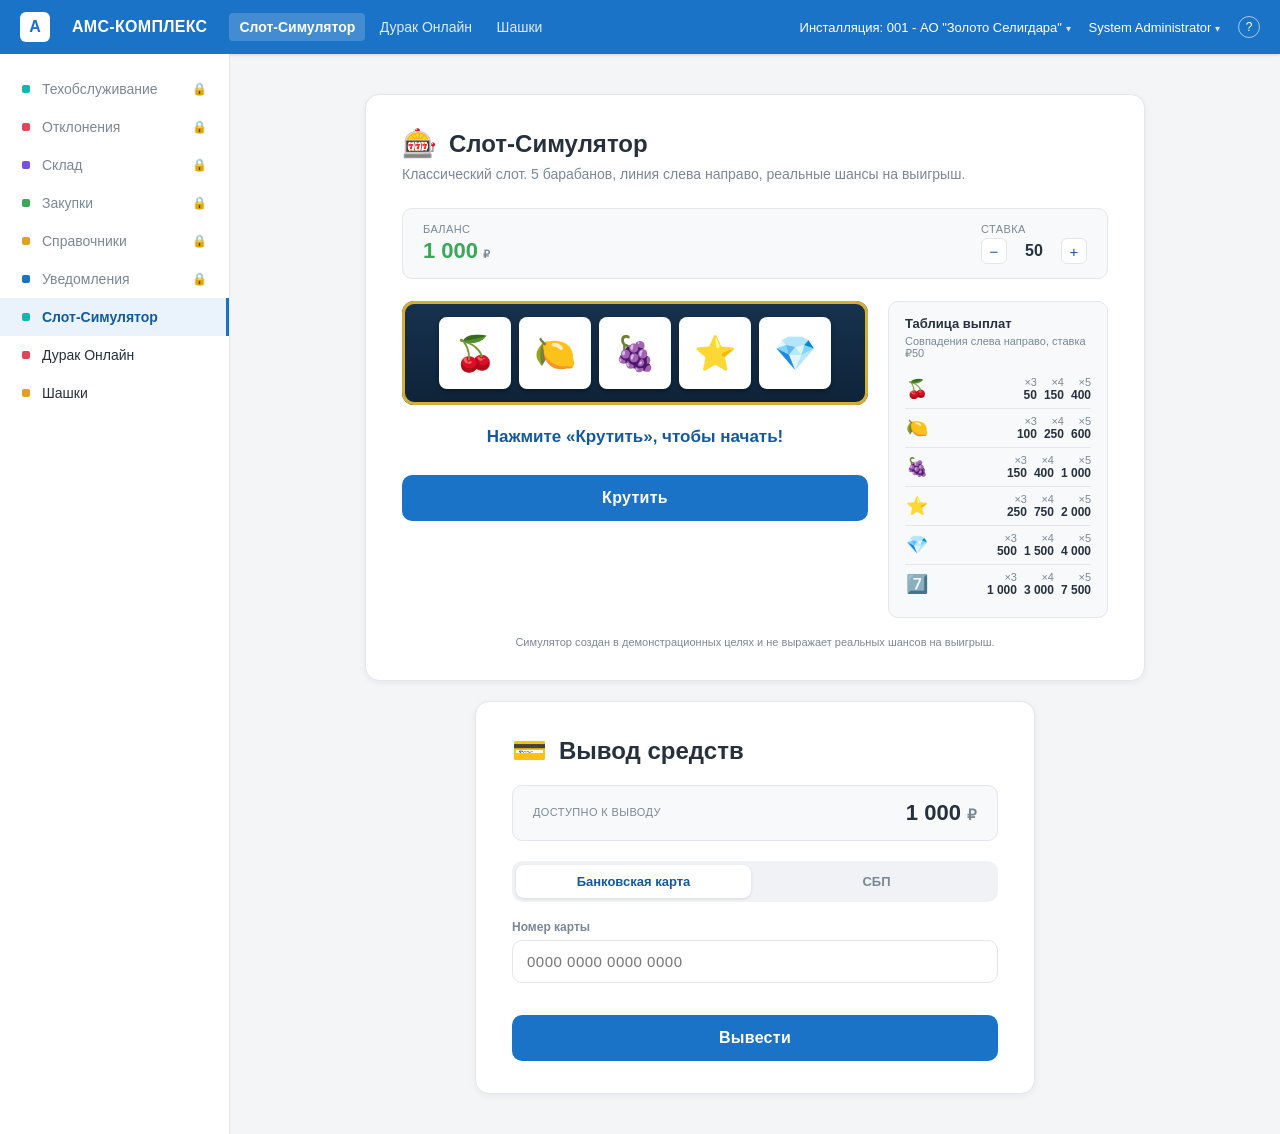
==== commit 7fdbfced: "Unlock Durak Online and add a Checkers game - Durak Online no longer requires a 500k balance; the lo" ====
--- a/index.html
+++ b/index.html
@@ -14,6 +14,8 @@
     <span class="brand">АМС-КОМПЛЕКС</span>
     <nav class="topnav">
       <a href="#" class="active">Слот-Симулятор</a>
+      <a href="durak.html">Дурак Онлайн</a>
+      <a href="checkers.html">Шашки</a>
     </nav>
   </div>
   <div class="topbar-right">
@@ -32,9 +34,11 @@
     <div class="sidebar-item locked-feature" data-feature="Справочники"><span class="dot dot-orange"></span>Справочники<span class="lock-icon">🔒</span></div>
     <div class="sidebar-item locked-feature" data-feature="Уведомления"><span class="dot dot-blue"></span>Уведомления<span class="lock-icon">🔒</span></div>
     <div class="sidebar-item active"><span class="dot dot-cyan"></span>Слот-Симулятор</div>
-    <a href="durak.html" id="durakNavItem" class="sidebar-item locked">
+    <a href="durak.html" class="sidebar-item">
       <span class="dot dot-red"></span>Дурак Онлайн
-      <span class="lock-icon" id="durakLockIcon">🔒</span>
+    </a>
+    <a href="checkers.html" class="sidebar-item">
+      <span class="dot dot-orange"></span>Шашки
     </a>
   </aside>
 
@@ -137,8 +141,6 @@
   </main>
 </div>
 
-<div class="toast" id="lockToast"></div>
-
 <div class="modal-overlay hidden" id="paywallOverlay">
   <div class="modal saas-modal">
     <button class="modal-close" id="paywallClose" aria-label="Закрыть">×</button>
--- a/style.css
+++ b/style.css
@@ -111,12 +111,6 @@
 a.sidebar-item {
   cursor: pointer;
 }
-a.sidebar-item.locked {
-  color: var(--text-muted);
-}
-a.sidebar-item.locked:hover {
-  background: #f7f9fb;
-}
 .sidebar-item.locked-feature {
   cursor: pointer;
   color: var(--text-muted);
@@ -597,28 +591,6 @@
   font-weight: 700;
 }
 
-.toast {
-  position: fixed;
-  bottom: 24px;
-  left: 50%;
-  transform: translateX(-50%) translateY(20px);
-  background: #26313d;
-  color: #fff;
-  padding: 12px 20px;
-  border-radius: 10px;
-  font-size: 13px;
-  font-weight: 600;
-  box-shadow: 0 6px 18px rgba(0,0,0,0.25);
-  opacity: 0;
-  pointer-events: none;
-  transition: opacity 0.25s ease, transform 0.25s ease;
-  z-index: 50;
-}
-.toast.show {
-  opacity: 1;
-  transform: translateX(-50%) translateY(0);
-}
-
 /* Paywall modal */
 
 .modal-overlay {
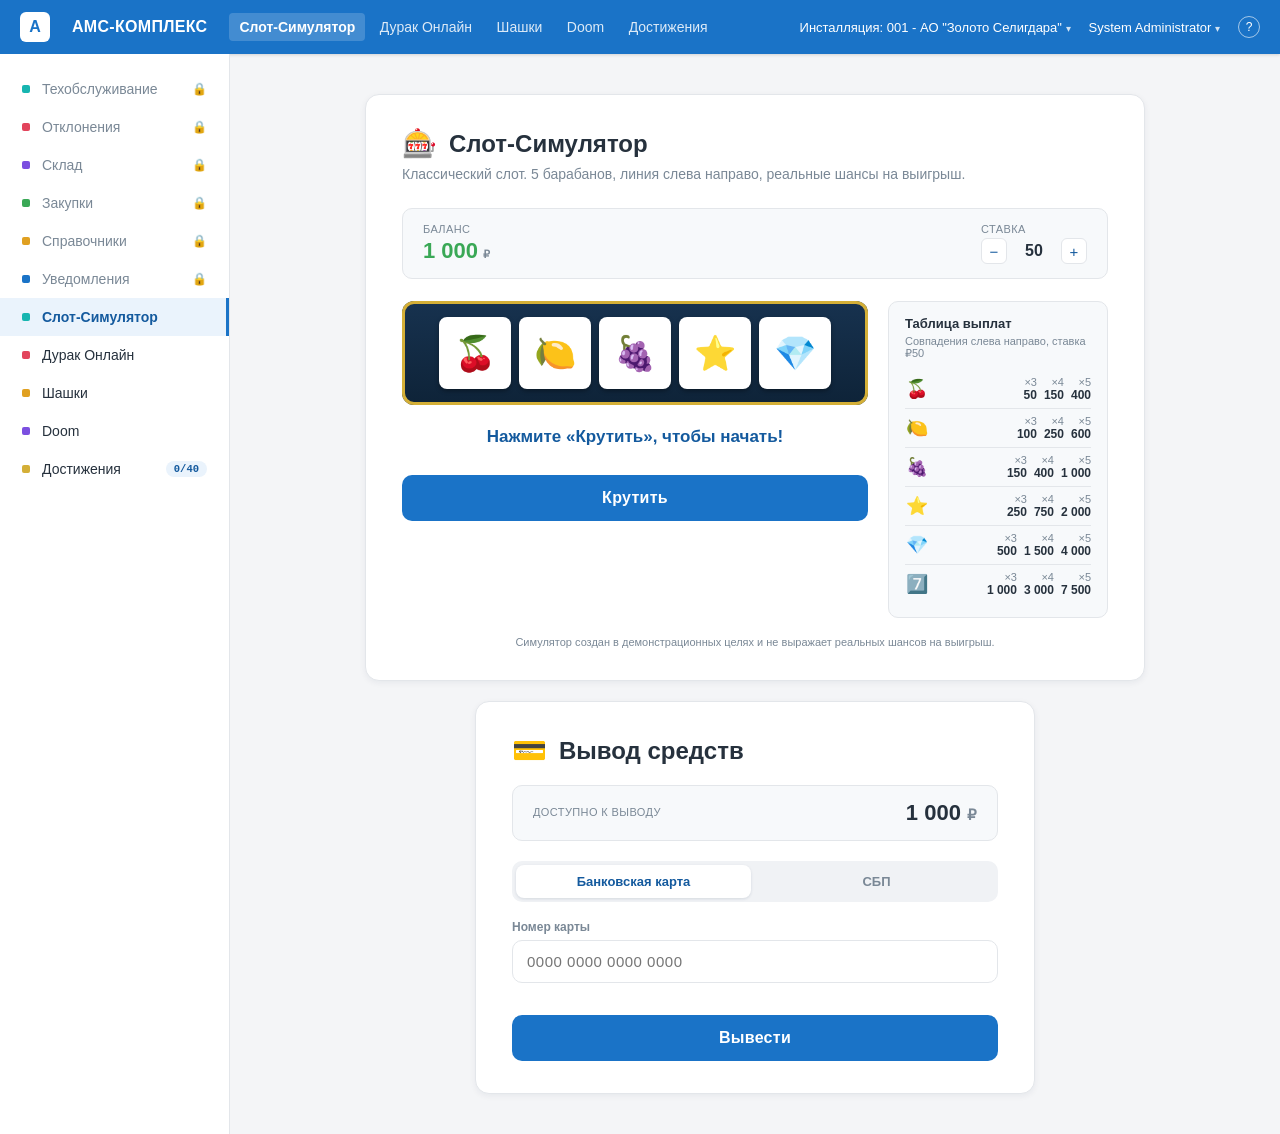
==== commit a23271f0: "Add an Achievements system with a full-screen unlock animation New shared achievements.js/css regist" ====
--- a/index.html
+++ b/index.html
@@ -6,6 +6,7 @@
 <title>АМС-КОМПЛЕКС · Слот-Симулятор</title>
 <link rel="icon" href="data:image/svg+xml,<svg xmlns=%22http://www.w3.org/2000/svg%22 viewBox=%220 0 100 100%22><rect width=%22100%22 height=%22100%22 rx=%2220%22 fill=%22%231565c0%22/><text x=%2250%22 y=%2268%22 font-size=%2260%22 fill=%22white%22 text-anchor=%22middle%22 font-family=%22Arial%22>A</text></svg>" />
 <link rel="stylesheet" href="style.css" />
+<link rel="stylesheet" href="achievements.css" />
 </head>
 <body>
 <header class="topbar">
@@ -16,6 +17,8 @@
       <a href="#" class="active">Слот-Симулятор</a>
       <a href="durak.html">Дурак Онлайн</a>
       <a href="checkers.html">Шашки</a>
+      <a href="doom.html">Doom</a>
+      <a href="achievements.html">Достижения</a>
     </nav>
   </div>
   <div class="topbar-right">
@@ -40,6 +43,13 @@
     <a href="checkers.html" class="sidebar-item">
       <span class="dot dot-orange"></span>Шашки
     </a>
+    <a href="doom.html" class="sidebar-item">
+      <span class="dot dot-purple"></span>Doom
+    </a>
+    <a href="achievements.html" class="sidebar-item">
+      <span class="dot dot-gold"></span>Достижения
+      <span class="ach-badge">0/40</span>
+    </a>
   </aside>
 
   <main class="content">
@@ -208,6 +218,9 @@
   </div>
 </div>
 
+<div class="ach-toast-layer" id="achToastLayer"></div>
+
+<script src="achievements.js"></script>
 <script src="script.js"></script>
 <script src="paywall.js"></script>
 </body>
--- a/style.css
+++ b/style.css
@@ -22,20 +22,23 @@
   font-family: "Segoe UI", Roboto, Arial, sans-serif;
   background: var(--bg);
   color: var(--text);
+  overflow-x: hidden;
 }
 
 .topbar {
-  height: 54px;
+  min-height: 54px;
   background: var(--blue);
   color: #fff;
   display: flex;
+  flex-wrap: wrap;
   align-items: center;
   justify-content: space-between;
-  padding: 0 20px;
+  gap: 8px 20px;
+  padding: 10px 20px;
   box-shadow: 0 1px 3px rgba(0,0,0,0.15);
 }
 
-.topbar-left { display: flex; align-items: center; gap: 22px; }
+.topbar-left { display: flex; flex-wrap: wrap; align-items: center; gap: 10px 22px; }
 
 .logo {
   width: 30px;
@@ -66,8 +69,9 @@
 
 .topbar-right {
   display: flex;
-  align-items: center;
-  gap: 18px;
+  flex-wrap: wrap;
+  align-items: center;
+  gap: 8px 18px;
   font-size: 13px;
 }
 .topbar-right .chev { font-size: 10px; opacity: 0.8; }
@@ -135,6 +139,7 @@
 .dot-orange { background: var(--orange); }
 .dot-blue { background: var(--blue); }
 .dot-cyan { background: #17b5b0; }
+.dot-gold { background: #d4af37; }
 
 .content {
   flex: 1;
@@ -422,6 +427,23 @@
   border-radius: 10px;
   padding: 4px;
   margin-bottom: 18px;
+}
+
+.difficulty-select {
+  display: flex;
+  align-items: center;
+  gap: 12px;
+  flex-wrap: wrap;
+  margin-bottom: 20px;
+}
+.difficulty-label {
+  font-size: 12px;
+  font-weight: 600;
+  color: var(--text-muted);
+  white-space: nowrap;
+}
+.difficulty-select .method-tabs {
+  margin-bottom: 0;
 }
 
 .method-tab {
@@ -705,6 +727,68 @@
   text-align: center;
 }
 
+/* Game stats card */
+
+.stats-card {
+  width: 100%;
+  max-width: 720px;
+}
+.stats-card .card-header {
+  position: relative;
+}
+
+.stats-table {
+  display: flex;
+  flex-direction: column;
+  border: 1px solid var(--border);
+  border-radius: 10px;
+  overflow: hidden;
+}
+
+.stats-row {
+  display: grid;
+  grid-template-columns: 1.2fr repeat(5, 1fr);
+  align-items: center;
+  padding: 10px 14px;
+  font-size: 13px;
+  border-bottom: 1px solid var(--border);
+}
+.stats-row:last-child { border-bottom: none; }
+
+.stats-row.stats-header {
+  background: #f7f9fb;
+  font-size: 11px;
+  text-transform: uppercase;
+  letter-spacing: 0.3px;
+  color: var(--text-muted);
+  font-weight: 700;
+}
+
+.stats-level {
+  font-weight: 700;
+}
+
+.stats-cell {
+  text-align: center;
+  font-variant-numeric: tabular-nums;
+}
+
+.stats-row:not(.stats-header) .stats-win { color: var(--green); font-weight: 700; }
+.stats-row:not(.stats-header) .stats-loss { color: var(--red); font-weight: 700; }
+.stats-row:not(.stats-header) .stats-draw { color: var(--text-muted); }
+.stats-row:not(.stats-header) .stats-rate { font-weight: 700; }
+
+@media (max-width: 700px) {
+  .stats-row { grid-template-columns: 1fr; row-gap: 4px; text-align: left; }
+  .stats-cell { text-align: left; }
+  .stats-row.stats-header { display: none; }
+  .stats-row:not(.stats-header) .stats-cell::before {
+    content: attr(data-label) ": ";
+    color: var(--text-muted);
+    font-weight: 400;
+  }
+}
+
 .saas-payment .saas-title {
   margin-bottom: 16px;
 }
--- a/achievements.css
+++ b/achievements.css
@@ -0,0 +1,288 @@
+/* Nav badge */
+.ach-badge {
+  margin-left: auto;
+  font-family: ui-monospace, "SF Mono", Consolas, monospace;
+  font-size: 10.5px;
+  font-weight: 700;
+  color: var(--blue-dark);
+  background: #eaf3fc;
+  border-radius: 999px;
+  padding: 2px 8px;
+}
+a.sidebar-item .ach-badge { margin-left: auto; }
+
+/* ---------- Full-screen unlock toast ---------- */
+
+.ach-toast-layer {
+  position: fixed;
+  inset: 0;
+  z-index: 1000;
+  pointer-events: none;
+}
+
+.ach-toast {
+  position: fixed;
+  inset: 0;
+  display: flex;
+  align-items: center;
+  justify-content: center;
+  pointer-events: auto;
+  cursor: pointer;
+  opacity: 0;
+}
+.ach-toast.ach-toast-in { opacity: 1; }
+.ach-toast.ach-toast-out {
+  opacity: 0;
+  transition: opacity 0.35s ease;
+}
+
+.ach-toast-backdrop {
+  position: absolute;
+  inset: 0;
+  background: radial-gradient(120% 120% at 50% 40%, rgba(20, 30, 45, 0.55), rgba(5, 9, 14, 0.86));
+  backdrop-filter: blur(6px);
+  opacity: 0;
+  transition: opacity 0.45s ease;
+}
+.ach-toast.ach-toast-in .ach-toast-backdrop { opacity: 1; }
+
+.ach-confetti {
+  position: absolute;
+  inset: 0;
+  pointer-events: none;
+}
+
+.ach-toast-card {
+  position: relative;
+  width: min(420px, 88vw);
+  background: linear-gradient(180deg, #16283b, #0d1b28);
+  border: 1px solid rgba(215, 177, 85, 0.35);
+  border-radius: 20px;
+  padding: 36px 30px 30px;
+  text-align: center;
+  box-shadow: 0 30px 80px -20px rgba(0, 0, 0, 0.7), 0 0 0 1px rgba(255, 255, 255, 0.03) inset;
+  transform: scale(0.55) translateY(40px);
+  opacity: 0;
+  overflow: hidden;
+}
+.ach-toast.ach-toast-in .ach-toast-card {
+  animation: achCardIn 0.62s cubic-bezier(0.2, 1.4, 0.4, 1) forwards;
+}
+
+@keyframes achCardIn {
+  0% { transform: scale(0.55) translateY(40px); opacity: 0; }
+  60% { transform: scale(1.06) translateY(-6px); opacity: 1; }
+  100% { transform: scale(1) translateY(0); opacity: 1; }
+}
+
+.ach-toast-card::after {
+  content: "";
+  position: absolute;
+  top: 0;
+  left: -60%;
+  width: 40%;
+  height: 100%;
+  background: linear-gradient(115deg, transparent, rgba(255, 255, 255, 0.14), transparent);
+  transform: skewX(-18deg);
+}
+.ach-toast.ach-toast-in .ach-toast-card::after {
+  animation: achShine 1.3s ease-out 0.5s;
+}
+@keyframes achShine {
+  0% { left: -60%; }
+  100% { left: 130%; }
+}
+
+.ach-toast-eyebrow {
+  font-family: ui-monospace, "SF Mono", Consolas, monospace;
+  font-size: 11px;
+  letter-spacing: 0.16em;
+  text-transform: uppercase;
+  color: var(--gold, #d7b155);
+  margin-bottom: 18px;
+}
+
+.ach-toast-icon {
+  width: 84px;
+  height: 84px;
+  margin: 0 auto 16px;
+  border-radius: 50%;
+  background: radial-gradient(circle at 35% 30%, #2a3f56, #0f1e2c);
+  border: 2px solid rgba(215, 177, 85, 0.55);
+  display: flex;
+  align-items: center;
+  justify-content: center;
+  font-size: 40px;
+  position: relative;
+}
+.ach-toast.ach-toast-in .ach-toast-icon {
+  animation: achIconPulse 1.8s ease-out 0.3s;
+}
+@keyframes achIconPulse {
+  0% { box-shadow: 0 0 0 0 rgba(215, 177, 85, 0.55); }
+  70% { box-shadow: 0 0 0 26px rgba(215, 177, 85, 0); }
+  100% { box-shadow: 0 0 0 0 rgba(215, 177, 85, 0); }
+}
+
+.ach-toast-game {
+  font-size: 11.5px;
+  color: #93a8bd;
+  text-transform: uppercase;
+  letter-spacing: 0.06em;
+  margin-bottom: 6px;
+}
+
+.ach-toast-title {
+  font-size: 24px;
+  font-weight: 800;
+  color: #eef3f8;
+  margin-bottom: 8px;
+}
+
+.ach-toast-desc {
+  font-size: 13.5px;
+  color: #93a8bd;
+  line-height: 1.5;
+}
+
+@media (prefers-reduced-motion: reduce) {
+  .ach-toast, .ach-toast-backdrop, .ach-toast-card, .ach-toast-icon, .ach-toast-card::after {
+    animation: none !important;
+    transition: none !important;
+  }
+  .ach-toast.ach-toast-in { opacity: 1; }
+  .ach-toast.ach-toast-in .ach-toast-backdrop { opacity: 1; }
+  .ach-toast.ach-toast-in .ach-toast-card { transform: none; opacity: 1; }
+}
+
+/* ---------- Achievements page ---------- */
+
+.achievements-card {
+  width: 100%;
+  max-width: 900px;
+}
+
+.ach-summary {
+  display: flex;
+  align-items: center;
+  gap: 16px;
+  background: #f7f9fb;
+  border: 1px solid var(--border);
+  border-radius: 10px;
+  padding: 14px 20px;
+  margin: 18px 0 24px;
+}
+.ach-summary-label {
+  font-size: 11px;
+  text-transform: uppercase;
+  letter-spacing: 0.4px;
+  color: var(--text-muted);
+}
+.ach-summary-count {
+  font-size: 20px;
+  font-weight: 800;
+  color: var(--blue-dark);
+  margin-left: auto;
+  font-variant-numeric: tabular-nums;
+}
+.ach-summary-track {
+  flex: 1;
+  height: 8px;
+  background: #e3e6ea;
+  border-radius: 999px;
+  overflow: hidden;
+  max-width: 260px;
+}
+.ach-summary-fill {
+  height: 100%;
+  width: 0%;
+  background: linear-gradient(90deg, var(--gold, #d4af37), var(--blue));
+  border-radius: 999px;
+  transition: width 0.5s ease;
+}
+
+.ach-group { margin-bottom: 26px; }
+.ach-group:last-child { margin-bottom: 0; }
+
+.ach-group-head {
+  display: flex;
+  align-items: center;
+  gap: 10px;
+  margin-bottom: 12px;
+}
+.ach-group-icon { font-size: 18px; }
+.ach-group-head h2 {
+  font-size: 15px;
+  font-weight: 700;
+  margin: 0;
+}
+.ach-group-count {
+  margin-left: auto;
+  font-size: 12px;
+  font-weight: 700;
+  color: var(--text-muted);
+  font-variant-numeric: tabular-nums;
+}
+
+.ach-grid {
+  display: grid;
+  grid-template-columns: repeat(2, 1fr);
+  gap: 10px;
+}
+
+.ach-card {
+  display: flex;
+  gap: 12px;
+  align-items: flex-start;
+  border: 1px solid var(--border);
+  border-radius: 12px;
+  padding: 12px 14px;
+  background: #fff;
+}
+.ach-card.ach-locked {
+  background: #f7f9fb;
+  opacity: 0.62;
+}
+.ach-card.ach-done {
+  border-color: rgba(212, 175, 55, 0.45);
+  background: linear-gradient(180deg, #fffdf6, #ffffff);
+}
+
+.ach-card-icon {
+  width: 38px;
+  height: 38px;
+  flex-shrink: 0;
+  border-radius: 10px;
+  display: flex;
+  align-items: center;
+  justify-content: center;
+  font-size: 19px;
+  background: #f0f2f5;
+}
+.ach-card.ach-done .ach-card-icon {
+  background: rgba(212, 175, 55, 0.16);
+}
+
+.ach-card-title {
+  font-size: 13px;
+  font-weight: 700;
+  color: var(--text);
+  margin-bottom: 2px;
+}
+.ach-card-desc {
+  font-size: 12px;
+  color: var(--text-muted);
+  line-height: 1.4;
+}
+.ach-card-date {
+  font-size: 10.5px;
+  color: var(--gold-dim, #8a7442);
+  margin-top: 4px;
+  font-weight: 600;
+}
+
+@media (max-width: 700px) {
+  .ach-grid { grid-template-columns: 1fr; }
+  .ach-summary { flex-wrap: wrap; }
+  .ach-summary-track { order: 3; max-width: 100%; }
+}
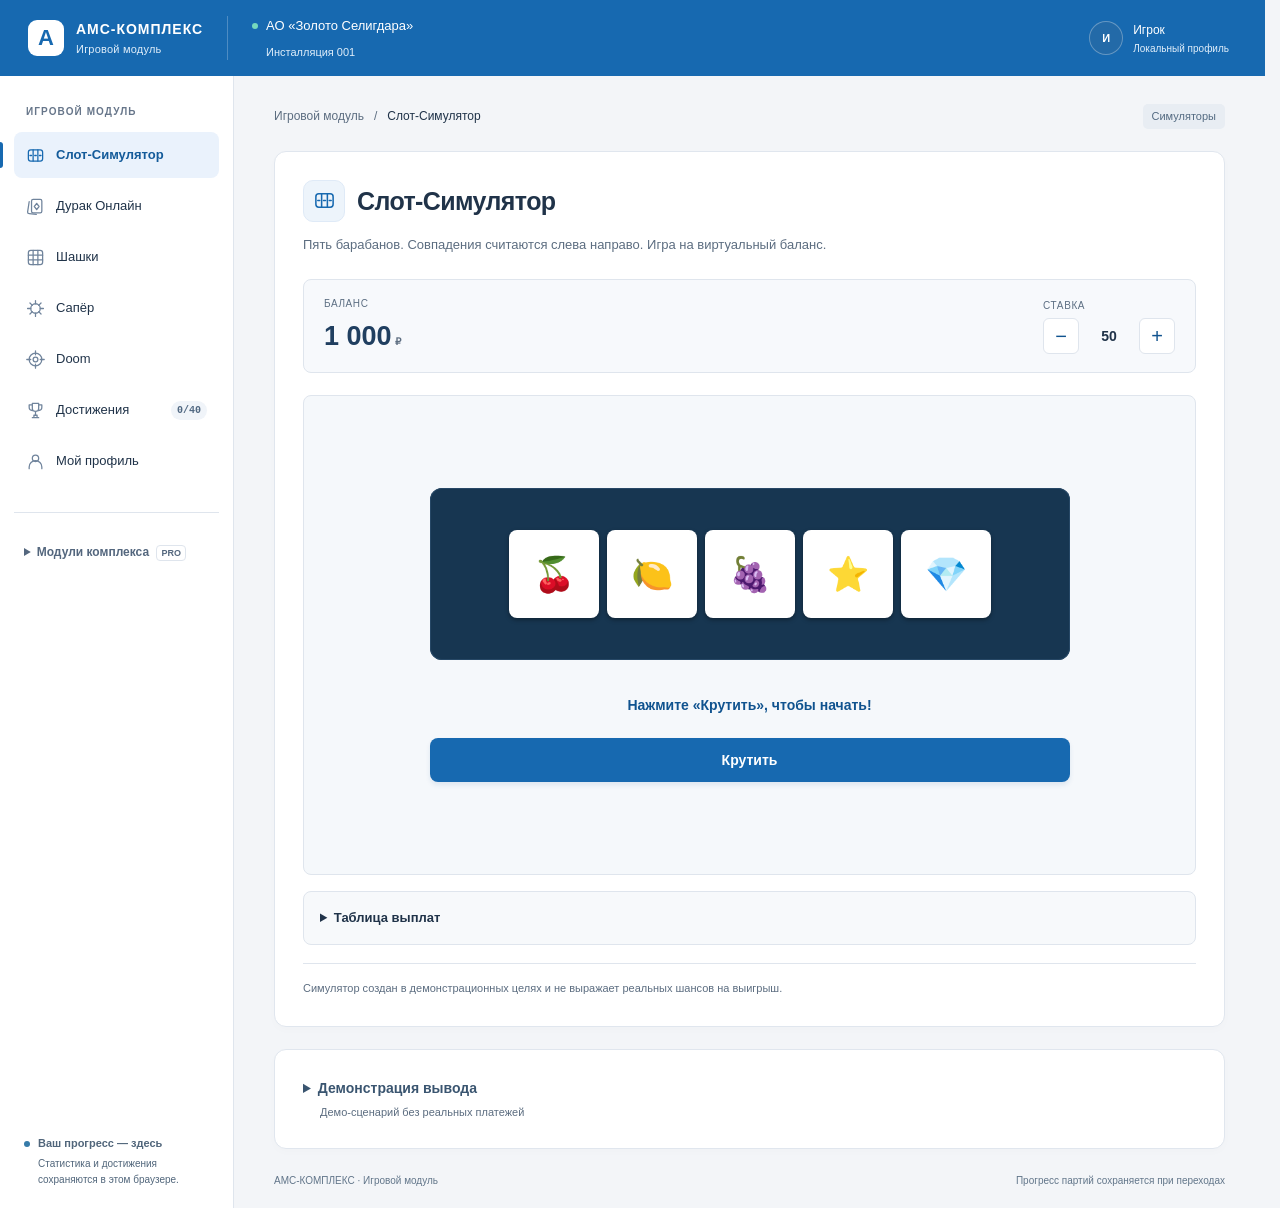
==== commit fe8cdb45: "Unify corporate UI with stateful SPA navigation and local profiles" ====
--- a/index.html
+++ b/index.html
@@ -5,61 +5,60 @@
 <meta name="viewport" content="width=device-width, initial-scale=1.0" />
 <title>АМС-КОМПЛЕКС · Слот-Симулятор</title>
 <link rel="icon" href="data:image/svg+xml,<svg xmlns=%22http://www.w3.org/2000/svg%22 viewBox=%220 0 100 100%22><rect width=%22100%22 height=%22100%22 rx=%2220%22 fill=%22%231565c0%22/><text x=%2250%22 y=%2268%22 font-size=%2260%22 fill=%22white%22 text-anchor=%22middle%22 font-family=%22Arial%22>A</text></svg>" />
+<meta name="theme-color" content="#1769b0" />
 <link rel="stylesheet" href="style.css" />
+<link rel="stylesheet" href="durak.css" />
+<link rel="stylesheet" href="checkers.css" />
+<link rel="stylesheet" href="doom.css" />
+<link rel="stylesheet" href="minesweeper.css" />
 <link rel="stylesheet" href="achievements.css" />
+<link rel="stylesheet" href="ui.css" />
 </head>
-<body>
+<body class="app-page page-index">
+<a class="skip-link" href="#mainContent">Перейти к игре</a>
 <header class="topbar">
-  <div class="topbar-left">
-    <div class="logo">A</div>
-    <span class="brand">АМС-КОМПЛЕКС</span>
-    <nav class="topnav">
-      <a href="#" class="active">Слот-Симулятор</a>
-      <a href="durak.html">Дурак Онлайн</a>
-      <a href="checkers.html">Шашки</a>
-      <a href="doom.html">Doom</a>
-      <a href="achievements.html">Достижения</a>
+  <a class="brand-link" href="index.html#slot" aria-label="АМС-КОМПЛЕКС — главная">
+    <span class="logo">A</span><span class="brand">АМС-КОМПЛЕКС<small>Игровой модуль</small></span>
+  </a>
+  <div class="workspace-name"><span class="workspace-dot"></span>АО «Золото Селигдара»<span class="workspace-id">Инсталляция 001</span></div>
+  <a class="header-account" href="index.html#profile" aria-label="Открыть профиль"><span class="account-avatar" data-profile-avatar aria-hidden="true">И</span><span class="account-label"><span data-profile-name>Игрок</span><small>Локальный профиль</small></span></a>
+  <button class="menu-toggle" type="button" aria-expanded="false" aria-controls="siteSidebar"><span aria-hidden="true">☰</span> Меню</button>
+</header>
+
+<div class="page">
+  <aside class="sidebar" id="siteSidebar">
+    <div class="sidebar-label">Игровой модуль</div>
+    <nav class="game-nav" aria-label="Игры и достижения">
+      <a href="index.html#slot" class="sidebar-item active" aria-current="page"><svg class="ui-icon" viewBox="0 0 24 24" fill="none" stroke="currentColor" stroke-width="1.6" stroke-linecap="round" stroke-linejoin="round" aria-hidden="true"><rect x="3" y="5" width="18" height="14" rx="3"/><path d="M9 5v14M15 5v14M5 12h2m4 0h2m4 0h2"/></svg><span>Слот-Симулятор</span></a>
+      <a href="index.html#durak" class="sidebar-item"><svg class="ui-icon" viewBox="0 0 24 24" fill="none" stroke="currentColor" stroke-width="1.6" stroke-linecap="round" stroke-linejoin="round" aria-hidden="true"><rect x="7" y="3" width="13" height="17" rx="2"/><path d="m4 6-2 13a2 2 0 0 0 2 2l9 1M13.5 8l3 4-3 4-3-4z"/></svg><span>Дурак Онлайн</span></a>
+      <a href="index.html#checkers" class="sidebar-item"><svg class="ui-icon" viewBox="0 0 24 24" fill="none" stroke="currentColor" stroke-width="1.6" stroke-linecap="round" stroke-linejoin="round" aria-hidden="true"><rect x="3" y="3" width="18" height="18" rx="3"/><path d="M9 3v18M15 3v18M3 9h18M3 15h18"/></svg><span>Шашки</span></a>
+      <a href="index.html#minesweeper" class="sidebar-item"><svg class="ui-icon" viewBox="0 0 24 24" fill="none" stroke="currentColor" stroke-width="1.6" stroke-linecap="round" stroke-linejoin="round" aria-hidden="true"><circle cx="12" cy="12" r="6"/><path d="M12 2v4m0 12v4M2 12h4m12 0h4M5 5l3 3m8 8 3 3M5 19l3-3m8-8 3-3"/></svg><span>Сапёр</span></a>
+      <a href="index.html#doom" class="sidebar-item"><svg class="ui-icon" viewBox="0 0 24 24" fill="none" stroke="currentColor" stroke-width="1.6" stroke-linecap="round" stroke-linejoin="round" aria-hidden="true"><circle cx="12" cy="12" r="8"/><circle cx="12" cy="12" r="3"/><path d="M12 1v5m0 12v5M1 12h5m12 0h5"/></svg><span>Doom</span></a>
+      <a href="index.html#achievements" class="sidebar-item"><svg class="ui-icon" viewBox="0 0 24 24" fill="none" stroke="currentColor" stroke-width="1.6" stroke-linecap="round" stroke-linejoin="round" aria-hidden="true"><path d="M8 3h8v6a4 4 0 0 1-8 0zM8 5H4v3a4 4 0 0 0 4 4m8-7h4v3a4 4 0 0 1-4 4M12 13v5m-4 3h8m-6-3h4v3h-4z"/></svg><span>Достижения</span><span class="ach-badge">0/40</span></a>
+      <a href="index.html#profile" class="sidebar-item"><svg class="ui-icon" viewBox="0 0 24 24" fill="none" stroke="currentColor" stroke-width="1.6" stroke-linecap="round" aria-hidden="true"><circle cx="12" cy="8" r="4"/><path d="M4 21v-2a8 8 0 0 1 16 0v2"/></svg><span>Мой профиль</span></a>
     </nav>
-  </div>
-  <div class="topbar-right">
-    <span class="install">Инсталляция: 001 - АО "Золото Селигдара" <span class="chev">▾</span></span>
-    <span class="user">System Administrator <span class="chev">▾</span></span>
-    <span class="help">?</span>
-  </div>
-</header>
-
-<div class="page">
-  <aside class="sidebar">
-    <div class="sidebar-item locked-feature" data-feature="Техобслуживание"><span class="dot dot-teal"></span>Техобслуживание<span class="lock-icon">🔒</span></div>
-    <div class="sidebar-item locked-feature" data-feature="Отклонения"><span class="dot dot-red"></span>Отклонения<span class="lock-icon">🔒</span></div>
-    <div class="sidebar-item locked-feature" data-feature="Склад"><span class="dot dot-purple"></span>Склад<span class="lock-icon">🔒</span></div>
-    <div class="sidebar-item locked-feature" data-feature="Закупки"><span class="dot dot-green"></span>Закупки<span class="lock-icon">🔒</span></div>
-    <div class="sidebar-item locked-feature" data-feature="Справочники"><span class="dot dot-orange"></span>Справочники<span class="lock-icon">🔒</span></div>
-    <div class="sidebar-item locked-feature" data-feature="Уведомления"><span class="dot dot-blue"></span>Уведомления<span class="lock-icon">🔒</span></div>
-    <div class="sidebar-item active"><span class="dot dot-cyan"></span>Слот-Симулятор</div>
-    <a href="durak.html" class="sidebar-item">
-      <span class="dot dot-red"></span>Дурак Онлайн
-    </a>
-    <a href="checkers.html" class="sidebar-item">
-      <span class="dot dot-orange"></span>Шашки
-    </a>
-    <a href="doom.html" class="sidebar-item">
-      <span class="dot dot-purple"></span>Doom
-    </a>
-    <a href="achievements.html" class="sidebar-item">
-      <span class="dot dot-gold"></span>Достижения
-      <span class="ach-badge">0/40</span>
-    </a>
+    <details class="module-nav">
+      <summary>Модули комплекса <span class="pro-label">PRO</span></summary>
+      <p>Демонстрация корпоративных модулей</p>
+      <button type="button" class="sidebar-item locked-feature" data-feature="Техобслуживание"><span class="dot dot-blue"></span>Техобслуживание<span class="lock-icon" aria-label="Демо">↗</span></button>
+      <button type="button" class="sidebar-item locked-feature" data-feature="Отклонения"><span class="dot dot-blue"></span>Отклонения<span class="lock-icon" aria-label="Демо">↗</span></button>
+      <button type="button" class="sidebar-item locked-feature" data-feature="Склад"><span class="dot dot-blue"></span>Склад<span class="lock-icon" aria-label="Демо">↗</span></button>
+      <button type="button" class="sidebar-item locked-feature" data-feature="Закупки"><span class="dot dot-blue"></span>Закупки<span class="lock-icon" aria-label="Демо">↗</span></button>
+      <button type="button" class="sidebar-item locked-feature" data-feature="Справочники"><span class="dot dot-blue"></span>Справочники<span class="lock-icon" aria-label="Демо">↗</span></button>
+      <button type="button" class="sidebar-item locked-feature" data-feature="Уведомления"><span class="dot dot-blue"></span>Уведомления<span class="lock-icon" aria-label="Демо">↗</span></button>
+    </details>
+    <div class="sidebar-note"><span class="workspace-dot"></span><div>Ваш прогресс — здесь<small>Статистика и достижения сохраняются в этом браузере.</small></div></div>
   </aside>
 
-  <main class="content">
+  <main class="content" id="mainContent" tabindex="-1">
+    <div class="page-context"><span>Игровой модуль</span><span aria-hidden="true">/</span><strong>Слот-Симулятор</strong><span class="category-label">Симуляторы</span></div>
     <div class="stack">
       <div class="card slot-card">
         <div class="card-header">
-          <span class="card-icon">🎰</span>
+          <span class="card-icon"><svg class="ui-icon" viewBox="0 0 24 24" fill="none" stroke="currentColor" stroke-width="1.6" stroke-linecap="round" stroke-linejoin="round" aria-hidden="true"><rect x="3" y="5" width="18" height="14" rx="3"/><path d="M9 5v14M15 5v14M5 12h2m4 0h2m4 0h2"/></svg></span>
           <h1>Слот-Симулятор</h1>
         </div>
-        <p class="subtitle">Классический слот. 5 барабанов, линия слева направо, реальные шансы на выигрыш.</p>
+        <p class="subtitle">Пять барабанов. Совпадения считаются слева направо. Игра на виртуальный баланс.</p>
 
         <div class="balance-row">
           <div class="balance">
@@ -69,15 +68,15 @@
           <div class="bet">
             <span class="balance-label">Ставка</span>
             <div class="bet-controls">
-              <button id="betMinus" class="bet-btn">−</button>
+              <button id="betMinus" class="bet-btn" aria-label="Уменьшить ставку">−</button>
               <span id="bet" class="bet-value">50</span>
-              <button id="betPlus" class="bet-btn">+</button>
+              <button id="betPlus" class="bet-btn" aria-label="Увеличить ставку">+</button>
             </div>
           </div>
         </div>
 
         <div class="slot-body">
-          <div class="reels-panel">
+          <div class="reels-panel game-stage slot-stage">
             <div class="reels" id="reels">
               <div class="reel"><div class="reel-strip" id="strip0"></div></div>
               <div class="reel"><div class="reel-strip" id="strip1"></div></div>
@@ -86,27 +85,26 @@
               <div class="reel"><div class="reel-strip" id="strip4"></div></div>
             </div>
 
-            <div class="message" id="message">Нажмите «Крутить», чтобы начать!</div>
+            <div class="message" id="message" role="status">Нажмите «Крутить», чтобы начать!</div>
 
             <button id="spinBtn" class="spin-btn">Крутить</button>
           </div>
 
-          <div class="paytable" id="paytable">
-            <div class="paytable-title">Таблица выплат</div>
+          <details class="paytable" id="paytable">
+            <summary class="paytable-title">Таблица выплат</summary>
             <div class="paytable-hint">Совпадения слева направо, ставка ₽<span id="paytableBet">50</span></div>
             <div class="paytable-rows" id="paytableRows"></div>
-          </div>
+          </details>
         </div>
 
         <div class="footnote">Симулятор создан в демонстрационных целях и не выражает реальных шансов на выигрыш.</div>
       </div>
 
-      <div class="card withdraw-card" id="withdrawCard">
+      <details class="card withdraw-card" id="withdrawCard">
+        <summary class="demo-summary">Демонстрация вывода <span>Демо-сценарий без реальных платежей</span></summary>
         <div class="withdraw-form" id="withdrawForm">
-          <div class="card-header">
-            <span class="card-icon">💳</span>
-            <h1>Вывод средств</h1>
-          </div>
+
+          <p class="demo-notice">Демо-сценарий: деньги не переводятся. Используйте только вымышленные реквизиты.</p>
           <div class="withdraw-amount-row">
             <span class="balance-label">Доступно к выводу</span>
             <span class="withdraw-amount"><span id="withdrawAmount">0</span> <span class="currency">₽</span></span>
@@ -130,24 +128,25 @@
             <input type="text" id="phoneNumber" class="field-input" placeholder="+7 900 000-00-00" inputmode="tel" maxlength="18" />
           </div>
 
-          <div class="field-error" id="withdrawError"></div>
+          <div class="field-error" id="withdrawError" role="alert"></div>
 
           <button id="withdrawBtn" class="withdraw-btn">Вывести</button>
         </div>
 
         <div class="withdraw-success hidden" id="withdrawSuccess">
           <div class="success-icon">✓</div>
-          <div class="success-title">Выплата отправлена</div>
+          <div class="success-title">Демонстрация завершена</div>
           <div class="success-amount" id="successAmount">0 ₽</div>
-          <div class="success-detail" id="successDetail">Зачисление в течение 15 минут</div>
+          <div class="success-detail" id="successDetail">Перевод не выполнялся — это демо-сценарий.</div>
           <div class="success-meta">
             <div><span>ID транзакции</span><span id="successId">—</span></div>
             <div><span>Время</span><span id="successTime">—</span></div>
           </div>
           <button id="withdrawDone" class="withdraw-btn secondary">Готово</button>
         </div>
-      </div>
-    </div>
+      </details>
+    </div>
+      <footer class="page-footer"><span>АМС-КОМПЛЕКС · Игровой модуль</span><span>Прогресс партий сохраняется при переходах</span></footer>
   </main>
 </div>
 
@@ -203,7 +202,7 @@
         <input type="text" id="paywallPhoneNumber" class="field-input" placeholder="+7 900 000-00-00" inputmode="tel" maxlength="18" />
       </div>
 
-      <div class="field-error" id="paywallPayError"></div>
+      <div class="field-error" id="paywallPayError" role="alert"></div>
 
       <button id="paywallConfirmBtn" class="withdraw-btn">Оплатить 2 990 ₽</button>
       <button id="paywallBackBtn" class="withdraw-btn secondary">Назад</button>
@@ -220,8 +219,13 @@
 
 <div class="ach-toast-layer" id="achToastLayer"></div>
 
+<script src="profile-store.js"></script>
+<script src="stats.js"></script>
 <script src="achievements.js"></script>
-<script src="script.js"></script>
+<script src="minesweeper-engine.js"></script>
+<script src="firebase-config.js"></script>
 <script src="paywall.js"></script>
+<script src="site.js"></script>
+<script type="module" src="app.js"></script>
 </body>
 </html>
--- a/style.css
+++ b/style.css
@@ -1,811 +1,811 @@
-:root {
-  --blue: #1a73c7;
-  --blue-dark: #145a9e;
-  --bg: #f4f5f7;
-  --sidebar-bg: #ffffff;
-  --card-bg: #ffffff;
-  --border: #e3e6ea;
-  --text: #26313d;
-  --text-muted: #7a8896;
-  --teal: #17b5b0;
-  --red: #e2445c;
-  --purple: #7b4fe0;
-  --green: #3aa856;
-  --orange: #e0a021;
-  --gold: #d4af37;
-}
-
-* { box-sizing: border-box; }
-
-body {
-  margin: 0;
-  font-family: "Segoe UI", Roboto, Arial, sans-serif;
-  background: var(--bg);
-  color: var(--text);
-  overflow-x: hidden;
-}
-
-.topbar {
-  min-height: 54px;
-  background: var(--blue);
-  color: #fff;
-  display: flex;
-  flex-wrap: wrap;
-  align-items: center;
-  justify-content: space-between;
-  gap: 8px 20px;
-  padding: 10px 20px;
-  box-shadow: 0 1px 3px rgba(0,0,0,0.15);
-}
-
-.topbar-left { display: flex; flex-wrap: wrap; align-items: center; gap: 10px 22px; }
-
-.logo {
-  width: 30px;
-  height: 30px;
-  background: #fff;
-  color: var(--blue);
-  border-radius: 6px;
-  display: flex;
-  align-items: center;
-  justify-content: center;
-  font-weight: 800;
-}
-
-.brand { font-weight: 700; letter-spacing: 0.3px; }
-
-.topnav a {
-  color: rgba(255,255,255,0.85);
-  text-decoration: none;
-  font-size: 14px;
-  padding: 6px 10px;
-  border-radius: 4px;
-}
-.topnav a.active {
-  background: rgba(255,255,255,0.18);
-  color: #fff;
-  font-weight: 600;
-}
-
-.topbar-right {
-  display: flex;
-  flex-wrap: wrap;
-  align-items: center;
-  gap: 8px 18px;
-  font-size: 13px;
-}
-.topbar-right .chev { font-size: 10px; opacity: 0.8; }
-.help {
-  width: 22px; height: 22px;
-  border: 1px solid rgba(255,255,255,0.6);
-  border-radius: 50%;
-  display: flex; align-items: center; justify-content: center;
-  font-size: 12px;
-}
-
-.page {
-  display: flex;
-  min-height: calc(100vh - 54px);
-}
-
-.sidebar {
-  width: 230px;
-  background: var(--sidebar-bg);
-  border-right: 1px solid var(--border);
-  padding: 16px 0;
-}
-
-.sidebar-item {
-  display: flex;
-  align-items: center;
-  gap: 12px;
-  padding: 11px 22px;
-  font-size: 14px;
-  color: var(--text);
-  cursor: default;
-  text-decoration: none;
-}
-.sidebar-item.active {
-  background: #eaf3fc;
-  color: var(--blue-dark);
-  font-weight: 600;
-  border-right: 3px solid var(--blue);
-}
-
-a.sidebar-item {
-  cursor: pointer;
-}
-.sidebar-item.locked-feature {
-  cursor: pointer;
-  color: var(--text-muted);
-}
-.sidebar-item.locked-feature:hover {
-  background: #f7f9fb;
-}
-.lock-icon {
-  margin-left: auto;
-  font-size: 12px;
-}
-
-.dot {
-  width: 8px; height: 8px;
-  border-radius: 2px;
-  display: inline-block;
-}
-.dot-teal { background: var(--teal); }
-.dot-red { background: var(--red); }
-.dot-purple { background: var(--purple); }
-.dot-green { background: var(--green); }
-.dot-orange { background: var(--orange); }
-.dot-blue { background: var(--blue); }
-.dot-cyan { background: #17b5b0; }
-.dot-gold { background: #d4af37; }
-
-.content {
-  flex: 1;
-  padding: 40px;
-  display: flex;
-  justify-content: center;
-}
-
-.stack {
-  display: flex;
-  flex-direction: column;
-  gap: 20px;
-  width: 100%;
-  max-width: 780px;
-}
-
-.hidden { display: none !important; }
-
-.currency {
-  font-weight: 600;
-  color: var(--text-muted);
-  font-size: 0.7em;
-}
-
-.card {
-  background: var(--card-bg);
-  border: 1px solid var(--border);
-  border-radius: 14px;
-  box-shadow: 0 2px 6px rgba(20, 40, 70, 0.06);
-  padding: 32px 36px;
-}
-
-.slot-card {
-  width: 100%;
-  max-width: 780px;
-}
-
-.card-header {
-  display: flex;
-  align-items: center;
-  gap: 12px;
-}
-.card-icon { font-size: 28px; }
-.card-header h1 {
-  font-size: 24px;
-  margin: 0;
-  font-weight: 700;
-}
-
-.subtitle {
-  color: var(--text-muted);
-  font-size: 14px;
-  margin: 6px 0 26px;
-}
-
-.balance-row {
-  display: flex;
-  justify-content: space-between;
-  align-items: center;
-  background: #f7f9fb;
-  border: 1px solid var(--border);
-  border-radius: 10px;
-  padding: 14px 20px;
-  margin-bottom: 22px;
-}
-
-.balance-label {
-  display: block;
-  font-size: 11px;
-  text-transform: uppercase;
-  letter-spacing: 0.4px;
-  color: var(--text-muted);
-  margin-bottom: 3px;
-}
-
-.balance-value {
-  font-size: 22px;
-  font-weight: 700;
-  color: var(--green);
-}
-
-.bet-controls {
-  display: flex;
-  align-items: center;
-  gap: 10px;
-}
-
-.bet-btn {
-  width: 26px; height: 26px;
-  border-radius: 6px;
-  border: 1px solid var(--border);
-  background: #fff;
-  color: var(--blue-dark);
-  font-size: 15px;
-  cursor: pointer;
-  line-height: 1;
-}
-.bet-btn:hover { background: #eaf3fc; }
-
-.bet-value {
-  font-weight: 700;
-  min-width: 34px;
-  text-align: center;
-  display: inline-block;
-}
-
-.slot-body {
-  display: flex;
-  gap: 20px;
-  align-items: flex-start;
-}
-
-.reels-panel {
-  flex: 1;
-  min-width: 0;
-}
-
-.paytable {
-  width: 220px;
-  flex-shrink: 0;
-  background: #f7f9fb;
-  border: 1px solid var(--border);
-  border-radius: 10px;
-  padding: 14px 16px;
-}
-
-.paytable-title {
-  font-size: 13px;
-  font-weight: 700;
-  margin-bottom: 4px;
-}
-
-.paytable-hint {
-  font-size: 11px;
-  color: var(--text-muted);
-  margin-bottom: 10px;
-}
-
-.paytable-row {
-  display: flex;
-  align-items: center;
-  justify-content: space-between;
-  gap: 8px;
-  padding: 6px 0;
-  border-bottom: 1px solid var(--border);
-}
-.paytable-row:last-child { border-bottom: none; }
-
-.paytable-symbol {
-  font-size: 18px;
-  width: 24px;
-  text-align: center;
-  flex-shrink: 0;
-}
-
-.paytable-values {
-  display: flex;
-  gap: 7px;
-  font-size: 11px;
-  color: var(--text-muted);
-  font-variant-numeric: tabular-nums;
-  text-align: right;
-}
-.paytable-values b {
-  display: block;
-  color: var(--text);
-  font-size: 12px;
-}
-
-.reels {
-  display: flex;
-  gap: 8px;
-  justify-content: center;
-  background: linear-gradient(180deg, #17324f, #0e2338);
-  border-radius: 12px;
-  padding: 16px;
-  margin-bottom: 22px;
-  box-shadow: inset 0 0 0 3px #d4af37;
-}
-
-.reel {
-  width: 72px;
-  height: 72px;
-  background: #fff;
-  border-radius: 8px;
-  overflow: hidden;
-  display: flex;
-  align-items: center;
-  justify-content: center;
-  box-shadow: 0 2px 4px rgba(0,0,0,0.35);
-}
-
-.reel-strip {
-  font-size: 34px;
-  transition: transform 0.08s linear;
-}
-
-.reel.spinning .reel-strip {
-  filter: blur(2px);
-}
-
-.message {
-  text-align: center;
-  min-height: 28px;
-  font-size: 17px;
-  font-weight: 700;
-  color: var(--blue-dark);
-  margin-bottom: 20px;
-}
-
-.message.win {
-  color: var(--gold);
-  text-shadow: 0 0 1px rgba(212,175,55,0.4);
-  animation: pop 0.4s ease;
-}
-
-@keyframes pop {
-  0% { transform: scale(0.85); opacity: 0; }
-  100% { transform: scale(1); opacity: 1; }
-}
-
-.spin-btn {
-  display: block;
-  width: 100%;
-  padding: 14px;
-  background: var(--blue);
-  color: #fff;
-  border: none;
-  border-radius: 10px;
-  font-size: 16px;
-  font-weight: 700;
-  letter-spacing: 0.3px;
-  cursor: pointer;
-  transition: background 0.15s ease, transform 0.05s ease;
-}
-.spin-btn:hover { background: var(--blue-dark); }
-.spin-btn:active { transform: translateY(1px); }
-.spin-btn:disabled {
-  background: #a9c4de;
-  cursor: not-allowed;
-}
-
-.footnote {
-  margin-top: 18px;
-  font-size: 11px;
-  color: var(--text-muted);
-  text-align: center;
-}
-
-/* Withdraw card */
-
-.withdraw-card {
-  width: 100%;
-  max-width: 560px;
-  align-self: center;
-  animation: slideIn 0.35s ease;
-}
-
-@keyframes slideIn {
-  0% { opacity: 0; transform: translateY(-10px); }
-  100% { opacity: 1; transform: translateY(0); }
-}
-
-.withdraw-amount-row {
-  display: flex;
-  align-items: center;
-  justify-content: space-between;
-  background: #f7f9fb;
-  border: 1px solid var(--border);
-  border-radius: 10px;
-  padding: 14px 20px;
-  margin: 18px 0 20px;
-}
-
-.withdraw-amount {
-  font-size: 22px;
-  font-weight: 700;
-  color: var(--text);
-}
-
-.method-tabs {
-  display: flex;
-  gap: 8px;
-  background: #f0f2f5;
-  border-radius: 10px;
-  padding: 4px;
-  margin-bottom: 18px;
-}
-
-.difficulty-select {
-  display: flex;
-  align-items: center;
-  gap: 12px;
-  flex-wrap: wrap;
-  margin-bottom: 20px;
-}
-.difficulty-label {
-  font-size: 12px;
-  font-weight: 600;
-  color: var(--text-muted);
-  white-space: nowrap;
-}
-.difficulty-select .method-tabs {
-  margin-bottom: 0;
-}
-
-.method-tab {
-  flex: 1;
-  border: none;
-  background: transparent;
-  padding: 9px 8px;
-  border-radius: 8px;
-  font-size: 13px;
-  font-weight: 600;
-  color: var(--text-muted);
-  cursor: pointer;
-}
-
-.method-tab.active {
-  background: #fff;
-  color: var(--blue-dark);
-  box-shadow: 0 1px 3px rgba(20,40,70,0.12);
-}
-
-.field-label {
-  display: block;
-  font-size: 12px;
-  font-weight: 600;
-  color: var(--text-muted);
-  margin-bottom: 6px;
-}
-
-.field-input {
-  width: 100%;
-  border: 1px solid var(--border);
-  border-radius: 10px;
-  padding: 12px 14px;
-  font-size: 15px;
-  font-family: inherit;
-  color: var(--text);
-  background: #fff;
-  letter-spacing: 0.5px;
-}
-.field-input:focus {
-  outline: none;
-  border-color: var(--blue);
-  box-shadow: 0 0 0 3px rgba(26,115,199,0.15);
-}
-
-.card-input-wrap {
-  position: relative;
-}
-.card-input-wrap .field-input {
-  padding-right: 66px;
-}
-
-.card-brand {
-  position: absolute;
-  right: 8px;
-  top: 50%;
-  transform: translateY(-50%);
-  font-size: 10px;
-  font-weight: 800;
-  letter-spacing: 0.5px;
-  color: #fff;
-  padding: 4px 8px;
-  border-radius: 5px;
-  background: #9aa7b3;
-  visibility: hidden;
-}
-.card-brand.visa { visibility: visible; background: #1a5cb0; }
-.card-brand.mastercard { visibility: visible; background: linear-gradient(90deg, #eb001b, #f79e1b); }
-.card-brand.mir { visibility: visible; background: #1a9f4c; }
-
-.method-panel { margin-bottom: 8px; }
-
-.field-error {
-  min-height: 18px;
-  font-size: 12px;
-  color: var(--red);
-  margin: 8px 0 4px;
-}
-
-.withdraw-btn {
-  display: block;
-  width: 100%;
-  padding: 14px;
-  background: var(--blue);
-  color: #fff;
-  border: none;
-  border-radius: 10px;
-  font-size: 16px;
-  font-weight: 700;
-  letter-spacing: 0.3px;
-  cursor: pointer;
-  margin-top: 6px;
-  transition: background 0.15s ease, transform 0.05s ease;
-}
-.withdraw-btn:hover { background: var(--blue-dark); }
-.withdraw-btn:active { transform: translateY(1px); }
-.withdraw-btn:disabled { background: #a9c4de; cursor: not-allowed; }
-.withdraw-btn.secondary {
-  background: #eaf3fc;
-  color: var(--blue-dark);
-}
-.withdraw-btn.secondary:hover { background: #d9ecfb; }
-
-.withdraw-success {
-  text-align: center;
-  padding: 10px 0 4px;
-  animation: pop 0.4s ease;
-}
-
-.success-icon {
-  width: 56px;
-  height: 56px;
-  margin: 0 auto 16px;
-  border-radius: 50%;
-  background: #e6f6ea;
-  color: var(--green);
-  font-size: 28px;
-  font-weight: 800;
-  display: flex;
-  align-items: center;
-  justify-content: center;
-}
-
-.success-title {
-  font-size: 18px;
-  font-weight: 700;
-  margin-bottom: 6px;
-}
-
-.success-amount {
-  font-size: 26px;
-  font-weight: 800;
-  color: var(--green);
-  margin-bottom: 6px;
-}
-
-.success-detail {
-  font-size: 13px;
-  color: var(--text-muted);
-  margin-bottom: 20px;
-}
-
-.success-meta {
-  display: flex;
-  justify-content: space-between;
-  gap: 12px;
-  background: #f7f9fb;
-  border: 1px solid var(--border);
-  border-radius: 10px;
-  padding: 14px 18px;
-  margin-bottom: 20px;
-  text-align: left;
-}
-.success-meta > div {
-  display: flex;
-  flex-direction: column;
-  gap: 4px;
-  font-size: 13px;
-}
-.success-meta span:first-child {
-  font-size: 11px;
-  text-transform: uppercase;
-  letter-spacing: 0.3px;
-  color: var(--text-muted);
-}
-.success-meta span:last-child {
-  font-weight: 700;
-}
-
-/* Paywall modal */
-
-.modal-overlay {
-  position: fixed;
-  inset: 0;
-  background: rgba(15, 25, 40, 0.55);
-  display: flex;
-  align-items: center;
-  justify-content: center;
-  padding: 20px;
-  z-index: 100;
-}
-
-.modal {
-  position: relative;
-  background: #fff;
-  border-radius: 16px;
-  padding: 32px 32px 26px;
-  width: 100%;
-  max-width: 420px;
-  box-shadow: 0 20px 50px rgba(0,0,0,0.3);
-  animation: pop 0.3s ease;
-}
-
-.modal-close {
-  position: absolute;
-  top: 14px;
-  right: 14px;
-  width: 28px;
-  height: 28px;
-  border: none;
-  background: #f0f2f5;
-  border-radius: 50%;
-  font-size: 16px;
-  line-height: 1;
-  color: var(--text-muted);
-  cursor: pointer;
-}
-.modal-close:hover { background: #e3e6ea; }
-
-.saas-badge {
-  display: inline-block;
-  background: linear-gradient(90deg, var(--blue), var(--blue-dark));
-  color: #fff;
-  font-size: 11px;
-  font-weight: 800;
-  letter-spacing: 0.4px;
-  padding: 5px 12px;
-  border-radius: 20px;
-  margin-bottom: 14px;
-}
-
-.saas-title {
-  margin: 0 0 8px;
-  font-size: 21px;
-  font-weight: 800;
-}
-
-.saas-subtitle {
-  margin: 0 0 18px;
-  font-size: 13px;
-  color: var(--text-muted);
-  line-height: 1.5;
-}
-.saas-subtitle strong,
-.saas-subtitle span {
-  color: var(--text);
-  font-weight: 700;
-}
-
-.saas-features {
-  list-style: none;
-  margin: 0 0 20px;
-  padding: 0;
-  display: flex;
-  flex-direction: column;
-  gap: 9px;
-}
-.saas-features li {
-  font-size: 13px;
-  color: var(--text);
-  background: #f7f9fb;
-  border: 1px solid var(--border);
-  border-radius: 8px;
-  padding: 9px 12px;
-}
-
-.saas-price-row {
-  display: flex;
-  align-items: baseline;
-  gap: 6px;
-  margin-bottom: 18px;
-}
-.saas-price {
-  font-size: 30px;
-  font-weight: 800;
-  color: var(--blue-dark);
-}
-.saas-price-period {
-  font-size: 13px;
-  color: var(--text-muted);
-}
-
-.saas-pay-btn {
-  margin-top: 0;
-}
-
-.saas-note {
-  margin-top: 12px;
-  font-size: 11px;
-  color: var(--text-muted);
-  text-align: center;
-}
-
-/* Game stats card */
-
-.stats-card {
-  width: 100%;
-  max-width: 720px;
-}
-.stats-card .card-header {
-  position: relative;
-}
-
-.stats-table {
-  display: flex;
-  flex-direction: column;
-  border: 1px solid var(--border);
-  border-radius: 10px;
-  overflow: hidden;
-}
-
-.stats-row {
-  display: grid;
-  grid-template-columns: 1.2fr repeat(5, 1fr);
-  align-items: center;
-  padding: 10px 14px;
-  font-size: 13px;
-  border-bottom: 1px solid var(--border);
-}
-.stats-row:last-child { border-bottom: none; }
-
-.stats-row.stats-header {
-  background: #f7f9fb;
-  font-size: 11px;
-  text-transform: uppercase;
-  letter-spacing: 0.3px;
-  color: var(--text-muted);
-  font-weight: 700;
-}
-
-.stats-level {
-  font-weight: 700;
-}
-
-.stats-cell {
-  text-align: center;
-  font-variant-numeric: tabular-nums;
-}
-
-.stats-row:not(.stats-header) .stats-win { color: var(--green); font-weight: 700; }
-.stats-row:not(.stats-header) .stats-loss { color: var(--red); font-weight: 700; }
-.stats-row:not(.stats-header) .stats-draw { color: var(--text-muted); }
-.stats-row:not(.stats-header) .stats-rate { font-weight: 700; }
-
-@media (max-width: 700px) {
-  .stats-row { grid-template-columns: 1fr; row-gap: 4px; text-align: left; }
-  .stats-cell { text-align: left; }
-  .stats-row.stats-header { display: none; }
-  .stats-row:not(.stats-header) .stats-cell::before {
-    content: attr(data-label) ": ";
-    color: var(--text-muted);
-    font-weight: 400;
-  }
-}
-
-.saas-payment .saas-title {
-  margin-bottom: 16px;
-}
-.saas-payment .withdraw-amount-row {
-  margin-top: 0;
-}
-.saas-payment .withdraw-btn + .withdraw-btn {
-  margin-top: 10px;
-}
-
-@media (max-width: 700px) {
-  .sidebar { display: none; }
-  .content { padding: 20px; }
-  .card { padding: 24px 20px; }
-  .slot-body { flex-direction: column; }
-  .paytable { width: 100%; }
-  .reel { width: 56px; height: 56px; }
-  .reel-strip { font-size: 26px; }
-  .reels { gap: 6px; padding: 12px; }
-}
+:root {
+  --blue: #1a73c7;
+  --blue-dark: #145a9e;
+  --bg: #f4f5f7;
+  --sidebar-bg: #ffffff;
+  --card-bg: #ffffff;
+  --border: #e3e6ea;
+  --text: #26313d;
+  --text-muted: #7a8896;
+  --teal: #17b5b0;
+  --red: #e2445c;
+  --purple: #7b4fe0;
+  --green: #3aa856;
+  --orange: #e0a021;
+  --gold: #d4af37;
+}
+
+* { box-sizing: border-box; }
+
+body {
+  margin: 0;
+  font-family: "Segoe UI", Roboto, Arial, sans-serif;
+  background: var(--bg);
+  color: var(--text);
+  overflow-x: hidden;
+}
+
+.topbar {
+  min-height: 54px;
+  background: var(--blue);
+  color: #fff;
+  display: flex;
+  flex-wrap: wrap;
+  align-items: center;
+  justify-content: space-between;
+  gap: 8px 20px;
+  padding: 10px 20px;
+  box-shadow: 0 1px 3px rgba(0,0,0,0.15);
+}
+
+.topbar-left { display: flex; flex-wrap: wrap; align-items: center; gap: 10px 22px; }
+
+.logo {
+  width: 30px;
+  height: 30px;
+  background: #fff;
+  color: var(--blue);
+  border-radius: 6px;
+  display: flex;
+  align-items: center;
+  justify-content: center;
+  font-weight: 800;
+}
+
+.brand { font-weight: 700; letter-spacing: 0.3px; }
+
+.topnav a {
+  color: rgba(255,255,255,0.85);
+  text-decoration: none;
+  font-size: 14px;
+  padding: 6px 10px;
+  border-radius: 4px;
+}
+.topnav a.active {
+  background: rgba(255,255,255,0.18);
+  color: #fff;
+  font-weight: 600;
+}
+
+.topbar-right {
+  display: flex;
+  flex-wrap: wrap;
+  align-items: center;
+  gap: 8px 18px;
+  font-size: 13px;
+}
+.topbar-right .chev { font-size: 10px; opacity: 0.8; }
+.help {
+  width: 22px; height: 22px;
+  border: 1px solid rgba(255,255,255,0.6);
+  border-radius: 50%;
+  display: flex; align-items: center; justify-content: center;
+  font-size: 12px;
+}
+
+.page {
+  display: flex;
+  min-height: calc(100vh - 54px);
+}
+
+.sidebar {
+  width: 230px;
+  background: var(--sidebar-bg);
+  border-right: 1px solid var(--border);
+  padding: 16px 0;
+}
+
+.sidebar-item {
+  display: flex;
+  align-items: center;
+  gap: 12px;
+  padding: 11px 22px;
+  font-size: 14px;
+  color: var(--text);
+  cursor: default;
+  text-decoration: none;
+}
+.sidebar-item.active {
+  background: #eaf3fc;
+  color: var(--blue-dark);
+  font-weight: 600;
+  border-right: 3px solid var(--blue);
+}
+
+a.sidebar-item {
+  cursor: pointer;
+}
+.sidebar-item.locked-feature {
+  cursor: pointer;
+  color: var(--text-muted);
+}
+.sidebar-item.locked-feature:hover {
+  background: #f7f9fb;
+}
+.lock-icon {
+  margin-left: auto;
+  font-size: 12px;
+}
+
+.dot {
+  width: 8px; height: 8px;
+  border-radius: 2px;
+  display: inline-block;
+}
+.dot-teal { background: var(--teal); }
+.dot-red { background: var(--red); }
+.dot-purple { background: var(--purple); }
+.dot-green { background: var(--green); }
+.dot-orange { background: var(--orange); }
+.dot-blue { background: var(--blue); }
+.dot-cyan { background: #17b5b0; }
+.dot-gold { background: #d4af37; }
+
+.content {
+  flex: 1;
+  padding: 40px;
+  display: flex;
+  justify-content: center;
+}
+
+.stack {
+  display: flex;
+  flex-direction: column;
+  gap: 20px;
+  width: 100%;
+  max-width: 780px;
+}
+
+.hidden { display: none !important; }
+
+.currency {
+  font-weight: 600;
+  color: var(--text-muted);
+  font-size: 0.7em;
+}
+
+.card {
+  background: var(--card-bg);
+  border: 1px solid var(--border);
+  border-radius: 14px;
+  box-shadow: 0 2px 6px rgba(20, 40, 70, 0.06);
+  padding: 32px 36px;
+}
+
+.slot-card {
+  width: 100%;
+  max-width: 780px;
+}
+
+.card-header {
+  display: flex;
+  align-items: center;
+  gap: 12px;
+}
+.card-icon { font-size: 28px; }
+.card-header h1 {
+  font-size: 24px;
+  margin: 0;
+  font-weight: 700;
+}
+
+.subtitle {
+  color: var(--text-muted);
+  font-size: 14px;
+  margin: 6px 0 26px;
+}
+
+.balance-row {
+  display: flex;
+  justify-content: space-between;
+  align-items: center;
+  background: #f7f9fb;
+  border: 1px solid var(--border);
+  border-radius: 10px;
+  padding: 14px 20px;
+  margin-bottom: 22px;
+}
+
+.balance-label {
+  display: block;
+  font-size: 11px;
+  text-transform: uppercase;
+  letter-spacing: 0.4px;
+  color: var(--text-muted);
+  margin-bottom: 3px;
+}
+
+.balance-value {
+  font-size: 22px;
+  font-weight: 700;
+  color: var(--green);
+}
+
+.bet-controls {
+  display: flex;
+  align-items: center;
+  gap: 10px;
+}
+
+.bet-btn {
+  width: 26px; height: 26px;
+  border-radius: 6px;
+  border: 1px solid var(--border);
+  background: #fff;
+  color: var(--blue-dark);
+  font-size: 15px;
+  cursor: pointer;
+  line-height: 1;
+}
+.bet-btn:hover { background: #eaf3fc; }
+
+.bet-value {
+  font-weight: 700;
+  min-width: 34px;
+  text-align: center;
+  display: inline-block;
+}
+
+.slot-body {
+  display: flex;
+  gap: 20px;
+  align-items: flex-start;
+}
+
+.reels-panel {
+  flex: 1;
+  min-width: 0;
+}
+
+.paytable {
+  width: 220px;
+  flex-shrink: 0;
+  background: #f7f9fb;
+  border: 1px solid var(--border);
+  border-radius: 10px;
+  padding: 14px 16px;
+}
+
+.paytable-title {
+  font-size: 13px;
+  font-weight: 700;
+  margin-bottom: 4px;
+}
+
+.paytable-hint {
+  font-size: 11px;
+  color: var(--text-muted);
+  margin-bottom: 10px;
+}
+
+.paytable-row {
+  display: flex;
+  align-items: center;
+  justify-content: space-between;
+  gap: 8px;
+  padding: 6px 0;
+  border-bottom: 1px solid var(--border);
+}
+.paytable-row:last-child { border-bottom: none; }
+
+.paytable-symbol {
+  font-size: 18px;
+  width: 24px;
+  text-align: center;
+  flex-shrink: 0;
+}
+
+.paytable-values {
+  display: flex;
+  gap: 7px;
+  font-size: 11px;
+  color: var(--text-muted);
+  font-variant-numeric: tabular-nums;
+  text-align: right;
+}
+.paytable-values b {
+  display: block;
+  color: var(--text);
+  font-size: 12px;
+}
+
+.reels {
+  display: flex;
+  gap: 8px;
+  justify-content: center;
+  background: linear-gradient(180deg, #17324f, #0e2338);
+  border-radius: 12px;
+  padding: 16px;
+  margin-bottom: 22px;
+  box-shadow: inset 0 0 0 3px #d4af37;
+}
+
+.reel {
+  width: 72px;
+  height: 72px;
+  background: #fff;
+  border-radius: 8px;
+  overflow: hidden;
+  display: flex;
+  align-items: center;
+  justify-content: center;
+  box-shadow: 0 2px 4px rgba(0,0,0,0.35);
+}
+
+.reel-strip {
+  font-size: 34px;
+  transition: transform 0.08s linear;
+}
+
+.reel.spinning .reel-strip {
+  filter: blur(2px);
+}
+
+.message {
+  text-align: center;
+  min-height: 28px;
+  font-size: 17px;
+  font-weight: 700;
+  color: var(--blue-dark);
+  margin-bottom: 20px;
+}
+
+.message.win {
+  color: var(--gold);
+  text-shadow: 0 0 1px rgba(212,175,55,0.4);
+  animation: pop 0.4s ease;
+}
+
+@keyframes pop {
+  0% { transform: scale(0.85); opacity: 0; }
+  100% { transform: scale(1); opacity: 1; }
+}
+
+.spin-btn {
+  display: block;
+  width: 100%;
+  padding: 14px;
+  background: var(--blue);
+  color: #fff;
+  border: none;
+  border-radius: 10px;
+  font-size: 16px;
+  font-weight: 700;
+  letter-spacing: 0.3px;
+  cursor: pointer;
+  transition: background 0.15s ease, transform 0.05s ease;
+}
+.spin-btn:hover { background: var(--blue-dark); }
+.spin-btn:active { transform: translateY(1px); }
+.spin-btn:disabled {
+  background: #a9c4de;
+  cursor: not-allowed;
+}
+
+.footnote {
+  margin-top: 18px;
+  font-size: 11px;
+  color: var(--text-muted);
+  text-align: center;
+}
+
+/* Withdraw card */
+
+.withdraw-card {
+  width: 100%;
+  max-width: 560px;
+  align-self: center;
+  animation: slideIn 0.35s ease;
+}
+
+@keyframes slideIn {
+  0% { opacity: 0; transform: translateY(-10px); }
+  100% { opacity: 1; transform: translateY(0); }
+}
+
+.withdraw-amount-row {
+  display: flex;
+  align-items: center;
+  justify-content: space-between;
+  background: #f7f9fb;
+  border: 1px solid var(--border);
+  border-radius: 10px;
+  padding: 14px 20px;
+  margin: 18px 0 20px;
+}
+
+.withdraw-amount {
+  font-size: 22px;
+  font-weight: 700;
+  color: var(--text);
+}
+
+.method-tabs {
+  display: flex;
+  gap: 8px;
+  background: #f0f2f5;
+  border-radius: 10px;
+  padding: 4px;
+  margin-bottom: 18px;
+}
+
+.difficulty-select {
+  display: flex;
+  align-items: center;
+  gap: 12px;
+  flex-wrap: wrap;
+  margin-bottom: 20px;
+}
+.difficulty-label {
+  font-size: 12px;
+  font-weight: 600;
+  color: var(--text-muted);
+  white-space: nowrap;
+}
+.difficulty-select .method-tabs {
+  margin-bottom: 0;
+}
+
+.method-tab {
+  flex: 1;
+  border: none;
+  background: transparent;
+  padding: 9px 8px;
+  border-radius: 8px;
+  font-size: 13px;
+  font-weight: 600;
+  color: var(--text-muted);
+  cursor: pointer;
+}
+
+.method-tab.active {
+  background: #fff;
+  color: var(--blue-dark);
+  box-shadow: 0 1px 3px rgba(20,40,70,0.12);
+}
+
+.field-label {
+  display: block;
+  font-size: 12px;
+  font-weight: 600;
+  color: var(--text-muted);
+  margin-bottom: 6px;
+}
+
+.field-input {
+  width: 100%;
+  border: 1px solid var(--border);
+  border-radius: 10px;
+  padding: 12px 14px;
+  font-size: 15px;
+  font-family: inherit;
+  color: var(--text);
+  background: #fff;
+  letter-spacing: 0.5px;
+}
+.field-input:focus {
+  outline: none;
+  border-color: var(--blue);
+  box-shadow: 0 0 0 3px rgba(26,115,199,0.15);
+}
+
+.card-input-wrap {
+  position: relative;
+}
+.card-input-wrap .field-input {
+  padding-right: 66px;
+}
+
+.card-brand {
+  position: absolute;
+  right: 8px;
+  top: 50%;
+  transform: translateY(-50%);
+  font-size: 10px;
+  font-weight: 800;
+  letter-spacing: 0.5px;
+  color: #fff;
+  padding: 4px 8px;
+  border-radius: 5px;
+  background: #9aa7b3;
+  visibility: hidden;
+}
+.card-brand.visa { visibility: visible; background: #1a5cb0; }
+.card-brand.mastercard { visibility: visible; background: linear-gradient(90deg, #eb001b, #f79e1b); }
+.card-brand.mir { visibility: visible; background: #1a9f4c; }
+
+.method-panel { margin-bottom: 8px; }
+
+.field-error {
+  min-height: 18px;
+  font-size: 12px;
+  color: var(--red);
+  margin: 8px 0 4px;
+}
+
+.withdraw-btn {
+  display: block;
+  width: 100%;
+  padding: 14px;
+  background: var(--blue);
+  color: #fff;
+  border: none;
+  border-radius: 10px;
+  font-size: 16px;
+  font-weight: 700;
+  letter-spacing: 0.3px;
+  cursor: pointer;
+  margin-top: 6px;
+  transition: background 0.15s ease, transform 0.05s ease;
+}
+.withdraw-btn:hover { background: var(--blue-dark); }
+.withdraw-btn:active { transform: translateY(1px); }
+.withdraw-btn:disabled { background: #a9c4de; cursor: not-allowed; }
+.withdraw-btn.secondary {
+  background: #eaf3fc;
+  color: var(--blue-dark);
+}
+.withdraw-btn.secondary:hover { background: #d9ecfb; }
+
+.withdraw-success {
+  text-align: center;
+  padding: 10px 0 4px;
+  animation: pop 0.4s ease;
+}
+
+.success-icon {
+  width: 56px;
+  height: 56px;
+  margin: 0 auto 16px;
+  border-radius: 50%;
+  background: #e6f6ea;
+  color: var(--green);
+  font-size: 28px;
+  font-weight: 800;
+  display: flex;
+  align-items: center;
+  justify-content: center;
+}
+
+.success-title {
+  font-size: 18px;
+  font-weight: 700;
+  margin-bottom: 6px;
+}
+
+.success-amount {
+  font-size: 26px;
+  font-weight: 800;
+  color: var(--green);
+  margin-bottom: 6px;
+}
+
+.success-detail {
+  font-size: 13px;
+  color: var(--text-muted);
+  margin-bottom: 20px;
+}
+
+.success-meta {
+  display: flex;
+  justify-content: space-between;
+  gap: 12px;
+  background: #f7f9fb;
+  border: 1px solid var(--border);
+  border-radius: 10px;
+  padding: 14px 18px;
+  margin-bottom: 20px;
+  text-align: left;
+}
+.success-meta > div {
+  display: flex;
+  flex-direction: column;
+  gap: 4px;
+  font-size: 13px;
+}
+.success-meta span:first-child {
+  font-size: 11px;
+  text-transform: uppercase;
+  letter-spacing: 0.3px;
+  color: var(--text-muted);
+}
+.success-meta span:last-child {
+  font-weight: 700;
+}
+
+/* Paywall modal */
+
+.modal-overlay {
+  position: fixed;
+  inset: 0;
+  background: rgba(15, 25, 40, 0.55);
+  display: flex;
+  align-items: center;
+  justify-content: center;
+  padding: 20px;
+  z-index: 100;
+}
+
+.modal {
+  position: relative;
+  background: #fff;
+  border-radius: 16px;
+  padding: 32px 32px 26px;
+  width: 100%;
+  max-width: 420px;
+  box-shadow: 0 20px 50px rgba(0,0,0,0.3);
+  animation: pop 0.3s ease;
+}
+
+.modal-close {
+  position: absolute;
+  top: 14px;
+  right: 14px;
+  width: 28px;
+  height: 28px;
+  border: none;
+  background: #f0f2f5;
+  border-radius: 50%;
+  font-size: 16px;
+  line-height: 1;
+  color: var(--text-muted);
+  cursor: pointer;
+}
+.modal-close:hover { background: #e3e6ea; }
+
+.saas-badge {
+  display: inline-block;
+  background: linear-gradient(90deg, var(--blue), var(--blue-dark));
+  color: #fff;
+  font-size: 11px;
+  font-weight: 800;
+  letter-spacing: 0.4px;
+  padding: 5px 12px;
+  border-radius: 20px;
+  margin-bottom: 14px;
+}
+
+.saas-title {
+  margin: 0 0 8px;
+  font-size: 21px;
+  font-weight: 800;
+}
+
+.saas-subtitle {
+  margin: 0 0 18px;
+  font-size: 13px;
+  color: var(--text-muted);
+  line-height: 1.5;
+}
+.saas-subtitle strong,
+.saas-subtitle span {
+  color: var(--text);
+  font-weight: 700;
+}
+
+.saas-features {
+  list-style: none;
+  margin: 0 0 20px;
+  padding: 0;
+  display: flex;
+  flex-direction: column;
+  gap: 9px;
+}
+.saas-features li {
+  font-size: 13px;
+  color: var(--text);
+  background: #f7f9fb;
+  border: 1px solid var(--border);
+  border-radius: 8px;
+  padding: 9px 12px;
+}
+
+.saas-price-row {
+  display: flex;
+  align-items: baseline;
+  gap: 6px;
+  margin-bottom: 18px;
+}
+.saas-price {
+  font-size: 30px;
+  font-weight: 800;
+  color: var(--blue-dark);
+}
+.saas-price-period {
+  font-size: 13px;
+  color: var(--text-muted);
+}
+
+.saas-pay-btn {
+  margin-top: 0;
+}
+
+.saas-note {
+  margin-top: 12px;
+  font-size: 11px;
+  color: var(--text-muted);
+  text-align: center;
+}
+
+/* Game stats card */
+
+.stats-card {
+  width: 100%;
+  max-width: 720px;
+}
+.stats-card .card-header {
+  position: relative;
+}
+
+.stats-table {
+  display: flex;
+  flex-direction: column;
+  border: 1px solid var(--border);
+  border-radius: 10px;
+  overflow: hidden;
+}
+
+.stats-row {
+  display: grid;
+  grid-template-columns: 1.2fr repeat(5, 1fr);
+  align-items: center;
+  padding: 10px 14px;
+  font-size: 13px;
+  border-bottom: 1px solid var(--border);
+}
+.stats-row:last-child { border-bottom: none; }
+
+.stats-row.stats-header {
+  background: #f7f9fb;
+  font-size: 11px;
+  text-transform: uppercase;
+  letter-spacing: 0.3px;
+  color: var(--text-muted);
+  font-weight: 700;
+}
+
+.stats-level {
+  font-weight: 700;
+}
+
+.stats-cell {
+  text-align: center;
+  font-variant-numeric: tabular-nums;
+}
+
+.stats-row:not(.stats-header) .stats-win { color: var(--green); font-weight: 700; }
+.stats-row:not(.stats-header) .stats-loss { color: var(--red); font-weight: 700; }
+.stats-row:not(.stats-header) .stats-draw { color: var(--text-muted); }
+.stats-row:not(.stats-header) .stats-rate { font-weight: 700; }
+
+@media (max-width: 700px) {
+  .stats-row { grid-template-columns: 1fr; row-gap: 4px; text-align: left; }
+  .stats-cell { text-align: left; }
+  .stats-row.stats-header { display: none; }
+  .stats-row:not(.stats-header) .stats-cell::before {
+    content: attr(data-label) ": ";
+    color: var(--text-muted);
+    font-weight: 400;
+  }
+}
+
+.saas-payment .saas-title {
+  margin-bottom: 16px;
+}
+.saas-payment .withdraw-amount-row {
+  margin-top: 0;
+}
+.saas-payment .withdraw-btn + .withdraw-btn {
+  margin-top: 10px;
+}
+
+@media (max-width: 700px) {
+  .sidebar { display: none; }
+  .content { padding: 20px; }
+  .card { padding: 24px 20px; }
+  .slot-body { flex-direction: column; }
+  .paytable { width: 100%; }
+  .reel { width: 56px; height: 56px; }
+  .reel-strip { font-size: 26px; }
+  .reels { gap: 6px; padding: 12px; }
+}
--- a/durak.css
+++ b/durak.css
@@ -0,0 +1,224 @@
+.durak-card {
+  width: 100%;
+  max-width: 720px;
+}
+
+.durak-card .card-header {
+  position: relative;
+}
+
+.new-game-btn {
+  margin-left: auto;
+  border: 1px solid var(--border);
+  background: #fff;
+  color: var(--blue-dark);
+  font-size: 12px;
+  font-weight: 700;
+  padding: 8px 14px;
+  border-radius: 8px;
+  cursor: pointer;
+}
+.new-game-btn:hover { background: #eaf3fc; }
+
+.durak-meta {
+  display: flex;
+  gap: 12px;
+  margin: 18px 0;
+}
+
+.meta-chip {
+  flex: 1;
+  background: #f7f9fb;
+  border: 1px solid var(--border);
+  border-radius: 10px;
+  padding: 10px 14px;
+  text-align: center;
+}
+
+.meta-value {
+  display: block;
+  font-size: 18px;
+  font-weight: 700;
+  margin-top: 2px;
+}
+.meta-value.red-text { color: var(--red); }
+.meta-value.black-text { color: #1a1a1a; }
+
+.durak-status {
+  text-align: center;
+  font-size: 14px;
+  font-weight: 600;
+  color: var(--blue-dark);
+  min-height: 20px;
+  margin-bottom: 14px;
+}
+
+.playing-card {
+  width: 62px;
+  height: 88px;
+  background: #fff;
+  border: 1px solid var(--border);
+  border-radius: 8px;
+  display: flex;
+  flex-direction: column;
+  align-items: center;
+  justify-content: center;
+  font-size: 20px;
+  font-weight: 700;
+  box-shadow: 0 2px 4px rgba(20,40,70,0.15);
+  user-select: none;
+  flex-shrink: 0;
+}
+.playing-card.red { color: var(--red); }
+.playing-card.black { color: #26313d; }
+
+.playing-card.back {
+  background: repeating-linear-gradient(135deg, #1a73c7, #1a73c7 6px, #145a9e 6px, #145a9e 12px);
+  border-color: #0e3f70;
+}
+
+.playing-card.clickable {
+  cursor: pointer;
+  transition: transform 0.12s ease;
+}
+.playing-card.clickable:hover { transform: translateY(-6px); }
+
+.playing-card.selected {
+  outline: 3px solid var(--gold);
+  outline-offset: 1px;
+}
+
+.bot-hand {
+  display: flex;
+  justify-content: center;
+  gap: 6px;
+  padding: 10px;
+  margin-bottom: 6px;
+  flex-wrap: wrap;
+}
+
+.player-hand {
+  display: flex;
+  justify-content: center;
+  gap: 8px;
+  padding: 14px 10px 4px;
+  flex-wrap: wrap;
+  border-top: 1px solid var(--border);
+  margin-top: 8px;
+}
+
+.durak-table {
+  min-height: 130px;
+  background: linear-gradient(180deg, #17324f, #0e2338);
+  border-radius: 12px;
+  padding: 16px;
+  display: flex;
+  gap: 14px;
+  justify-content: center;
+  align-items: center;
+  flex-wrap: wrap;
+  box-shadow: inset 0 0 0 3px #d4af37;
+}
+
+.table-pair {
+  position: relative;
+  width: 62px;
+  height: 108px;
+}
+.table-pair .playing-card:first-child {
+  position: absolute;
+  top: 0;
+  left: 0;
+}
+.table-pair .playing-card.defend-card {
+  position: absolute;
+  top: 20px;
+  left: 14px;
+}
+
+.table-empty-hint {
+  color: rgba(255,255,255,0.55);
+  font-size: 13px;
+}
+
+.durak-controls {
+  display: flex;
+  gap: 10px;
+  justify-content: center;
+  margin: 16px 0 4px;
+}
+.durak-controls .withdraw-btn {
+  width: auto;
+  padding: 10px 24px;
+}
+
+@media (max-width: 700px) {
+  .durak-meta { flex-direction: column; }
+  .playing-card { width: 52px; height: 74px; font-size: 16px; }
+  .table-pair { width: 52px; height: 92px; }
+}
+
+.mode-select {
+  display: flex;
+  justify-content: center;
+  margin-bottom: 16px;
+}
+
+.online-lobby {
+  padding: 20px 10px 6px;
+  text-align: center;
+}
+
+.lobby-actions {
+  display: flex;
+  flex-direction: column;
+  align-items: center;
+  gap: 14px;
+}
+
+.online-lobby .withdraw-btn {
+  width: auto;
+  padding: 12px 28px;
+}
+
+.lobby-divider {
+  color: rgba(20,40,70,0.5);
+  font-size: 13px;
+}
+
+.lobby-join-row {
+  display: flex;
+  gap: 8px;
+}
+
+.lobby-join-row .field-input {
+  width: 160px;
+  text-align: center;
+  text-transform: uppercase;
+  letter-spacing: 3px;
+}
+
+.lobby-join-row .withdraw-btn {
+  width: auto;
+  margin-top: 0;
+}
+
+.room-code-row {
+  display: flex;
+  align-items: center;
+  justify-content: center;
+  gap: 10px;
+  margin-bottom: 14px;
+  flex-wrap: wrap;
+}
+
+.room-code {
+  font-family: monospace;
+  font-size: 20px;
+  font-weight: 700;
+  letter-spacing: 3px;
+  background: #f7f9fb;
+  border: 1px dashed var(--border);
+  border-radius: 8px;
+  padding: 4px 12px;
+}
--- a/checkers.css
+++ b/checkers.css
@@ -0,0 +1,132 @@
+.checkers-card {
+  width: 100%;
+  max-width: 560px;
+}
+
+.checkers-card .card-header {
+  position: relative;
+}
+
+.new-game-btn {
+  margin-left: auto;
+  border: 1px solid var(--border);
+  background: #fff;
+  color: var(--blue-dark);
+  font-size: 12px;
+  font-weight: 700;
+  padding: 8px 14px;
+  border-radius: 8px;
+  cursor: pointer;
+}
+.new-game-btn:hover { background: #eaf3fc; }
+
+.checkers-meta {
+  display: flex;
+  gap: 12px;
+  margin: 18px 0;
+}
+
+.checkers-status {
+  text-align: center;
+  font-size: 14px;
+  font-weight: 600;
+  color: var(--blue-dark);
+  min-height: 20px;
+  margin-bottom: 16px;
+}
+
+.board {
+  display: grid;
+  grid-template-columns: repeat(8, 1fr);
+  grid-template-rows: repeat(8, 1fr);
+  width: 100%;
+  aspect-ratio: 1 / 1;
+  border-radius: 10px;
+  overflow: hidden;
+  box-shadow: 0 0 0 4px #0e2338, 0 4px 14px rgba(20,40,70,0.25);
+}
+
+.square {
+  display: flex;
+  align-items: center;
+  justify-content: center;
+  position: relative;
+}
+.square.light { background: #eef1f4; }
+.square.dark { background: #17324f; }
+
+.square.selectable {
+  cursor: pointer;
+}
+.square.selectable::after {
+  content: "";
+  width: 22%;
+  height: 22%;
+  border-radius: 50%;
+  background: rgba(212, 175, 55, 0.75);
+}
+
+.square.selected {
+  box-shadow: inset 0 0 0 3px var(--gold);
+}
+
+.piece {
+  width: 76%;
+  height: 76%;
+  border-radius: 50%;
+  display: flex;
+  align-items: center;
+  justify-content: center;
+  font-size: 1.1em;
+  cursor: pointer;
+  box-shadow: 0 2px 4px rgba(0,0,0,0.35), inset 0 -3px 4px rgba(0,0,0,0.2);
+}
+
+.piece.player {
+  background: radial-gradient(circle at 35% 30%, #fff7e0, var(--gold) 70%);
+  color: #6b5416;
+  border: 2px solid rgba(107, 84, 22, 0.4);
+}
+.piece.bot {
+  background: radial-gradient(circle at 35% 30%, #4a4a52, #17171a 70%);
+  color: #e8e8ec;
+  border: 2px solid rgba(255, 255, 255, 0.55);
+}
+
+.piece.king::after {
+  content: "★";
+  font-size: 0.9em;
+}
+
+.board-legend {
+  display: flex;
+  gap: 18px;
+  justify-content: center;
+  margin-top: 16px;
+  font-size: 12px;
+  color: var(--text-muted);
+}
+.board-legend span {
+  display: inline-flex;
+  align-items: center;
+  gap: 6px;
+}
+.legend-dot {
+  width: 12px;
+  height: 12px;
+  border-radius: 50%;
+  display: inline-block;
+}
+.legend-dot.player { background: var(--gold); }
+.legend-dot.bot {
+  background: #17171a;
+  border: 2px solid rgba(255, 255, 255, 0.55);
+}
+.legend-dot.king {
+  background: #fff;
+  border: 2px solid var(--gold);
+}
+
+@media (max-width: 700px) {
+  .checkers-meta { flex-direction: column; }
+}
--- a/doom.css
+++ b/doom.css
@@ -0,0 +1,145 @@
+.doom-card {
+  width: 100%;
+  max-width: 780px;
+}
+
+.doom-card .card-header {
+  position: relative;
+}
+
+.doom-meta {
+  display: flex;
+  gap: 12px;
+  margin: 18px 0;
+}
+
+.meta-chip {
+  flex: 1;
+  background: #f7f9fb;
+  border: 1px solid var(--border);
+  border-radius: 10px;
+  padding: 10px 14px;
+  text-align: center;
+}
+
+.meta-value {
+  display: block;
+  font-size: 18px;
+  font-weight: 700;
+  margin-top: 2px;
+}
+
+.doom-viewport {
+  position: relative;
+  width: 100%;
+  border-radius: 12px;
+  overflow: hidden;
+  background: #000;
+  box-shadow: inset 0 0 0 3px #0e2338, 0 4px 14px rgba(20, 40, 70, 0.25);
+  cursor: crosshair;
+  user-select: none;
+}
+
+#doomCanvas {
+  display: block;
+  width: 100%;
+  height: auto;
+}
+
+#minimapCanvas {
+  position: absolute;
+  right: 10px;
+  top: 10px;
+  border-radius: 8px;
+  box-shadow: 0 0 0 2px rgba(255, 255, 255, 0.25);
+  opacity: 0.92;
+  pointer-events: none;
+}
+
+.doom-hud {
+  position: absolute;
+  inset: 0;
+  pointer-events: none;
+}
+
+.crosshair {
+  position: absolute;
+  left: 50%;
+  top: 50%;
+  transform: translate(-50%, -50%);
+  color: rgba(255, 255, 255, 0.85);
+  font-size: 18px;
+  font-weight: 700;
+  text-shadow: 0 0 3px rgba(0, 0, 0, 0.8);
+}
+
+.health-bar {
+  position: absolute;
+  left: 12px;
+  bottom: 12px;
+  width: 160px;
+  height: 12px;
+  background: rgba(0, 0, 0, 0.55);
+  border: 1px solid rgba(255, 255, 255, 0.25);
+  border-radius: 6px;
+  overflow: hidden;
+}
+
+.health-bar-fill {
+  height: 100%;
+  width: 100%;
+  background: linear-gradient(90deg, var(--green), #8fce6a);
+  transition: width 0.15s ease, background 0.15s ease;
+}
+
+.health-bar-fill.low {
+  background: linear-gradient(90deg, var(--red), #ff8a7a);
+}
+
+.doom-overlay {
+  position: absolute;
+  inset: 0;
+  background: rgba(10, 12, 18, 0.82);
+  display: flex;
+  align-items: center;
+  justify-content: center;
+  text-align: center;
+  padding: 20px;
+}
+
+.doom-overlay-inner {
+  max-width: 340px;
+}
+
+.doom-overlay-title {
+  font-size: 26px;
+  font-weight: 800;
+  letter-spacing: 1px;
+  color: #e2445c;
+  text-shadow: 0 0 12px rgba(226, 68, 92, 0.6);
+  margin-bottom: 10px;
+}
+
+.doom-overlay-text {
+  color: #d7dbe2;
+  font-size: 13px;
+  line-height: 1.5;
+  margin-bottom: 18px;
+}
+
+.doom-overlay .withdraw-btn {
+  max-width: 220px;
+  margin: 0 auto;
+}
+
+.doom-controls-hint {
+  margin-top: 14px;
+  text-align: center;
+  font-size: 12px;
+  color: var(--text-muted);
+}
+
+@media (max-width: 700px) {
+  .doom-meta { flex-direction: column; }
+  #minimapCanvas { width: 84px; height: 84px; }
+}
--- a/minesweeper.css
+++ b/minesweeper.css
@@ -0,0 +1,41 @@
+.mine-page .content, .mine-page .stack { min-width: 0; }
+.mine-page .sidebar { flex-shrink: 0; }
+.mine-page .stack { max-width: 1160px; }
+.mine-page .stats-card { max-width: none; }
+.mine-page .card-header { flex-wrap: wrap; }
+.mine-button {
+  border: 1px solid var(--border); background: #fff; color: var(--blue-dark);
+  font: inherit; font-size: 13px; font-weight: 600; padding: 10px 14px;
+  border-radius: 8px; cursor: pointer;
+}
+.mine-button:hover { background: #eaf3fc; }
+.mine-page .card-header .mine-button { margin-left: auto; }
+.mine-button[aria-pressed="true"] { background: var(--blue); color: #fff; }
+.mine-controls { display: flex; flex-wrap: wrap; align-items: center; gap: 12px; margin: 20px 0; }
+.mine-controls select { padding: 10px; border: 1px solid var(--border); border-radius: 8px; background: white; color: var(--text); max-width: 100%; }
+.mine-meta { display: flex; flex-wrap: wrap; gap: 12px; }
+.mine-meta > div { flex: 1; min-width: 100px; background: var(--bg); border-radius: 8px; padding: 12px; }
+.mine-meta strong { display: block; margin-top: 6px; font-size: 22px; font-variant-numeric: tabular-nums; }
+.mine-status { color: var(--blue-dark); font-weight: 600; min-height: 22px; }
+.mine-status[data-state="won"] { color: #217235; }
+.mine-status[data-state="lost"] { color: #b4233a; }
+.mine-scroll { overflow-x: auto; padding: 4px 4px 12px; }
+.mine-board { display: grid; grid-template-columns: repeat(var(--mine-cols), 32px); gap: 3px; width: max-content; padding: 8px; border-radius: 10px; background: #dce4ed; }
+.mine-cell { width: 32px; height: 32px; padding: 0; border: 1px solid #b2c4d6; border-bottom: 3px solid #9db4ca; border-radius: 4px; background: #f6faff; color: var(--text); font: 700 18px "Segoe UI", sans-serif; cursor: pointer; touch-action: manipulation; user-select: none; }
+.mine-cell:hover:not(.is-open) { background: #cde4fc; }
+.mine-cell.is-open { border: 1px solid #ccd6e1; background: #e8edf3; cursor: default; }
+.mine-cell.is-mine { background: #ffe1e6; }
+.mine-cell.is-exploded, .mine-cell.is-wrong { background: #ffadb9; }
+.mine-cell[data-number="1"] { color: #155aba; }
+.mine-cell[data-number="2"] { color: #267232; }
+.mine-cell[data-number="3"] { color: #bf233c; }
+.mine-cell[data-number="4"] { color: #6230a0; }
+.mine-cell[data-number="5"], .mine-cell[data-number="6"], .mine-cell[data-number="7"], .mine-cell[data-number="8"] { color: #783c16; }
+.mine-page button:focus-visible, .mine-page select:focus-visible { outline: 3px solid #e0a021; outline-offset: 1px; position: relative; z-index: 1; }
+.mine-help { color: #526374; line-height: 1.7; font-size: 13px; }
+.mine-page .topnav { display: flex; flex-wrap: wrap; gap: 4px; }
+@media (max-width: 700px) {
+  .mine-page .content { padding: 12px; }
+  .mine-page .card { padding: 16px; }
+  .mine-controls { align-items: stretch; flex-direction: column; }
+}
--- a/achievements.css
+++ b/achievements.css
@@ -1,288 +1,288 @@
-/* Nav badge */
-.ach-badge {
-  margin-left: auto;
-  font-family: ui-monospace, "SF Mono", Consolas, monospace;
-  font-size: 10.5px;
-  font-weight: 700;
-  color: var(--blue-dark);
-  background: #eaf3fc;
-  border-radius: 999px;
-  padding: 2px 8px;
-}
-a.sidebar-item .ach-badge { margin-left: auto; }
-
-/* ---------- Full-screen unlock toast ---------- */
-
-.ach-toast-layer {
-  position: fixed;
-  inset: 0;
-  z-index: 1000;
-  pointer-events: none;
-}
-
-.ach-toast {
-  position: fixed;
-  inset: 0;
-  display: flex;
-  align-items: center;
-  justify-content: center;
-  pointer-events: auto;
-  cursor: pointer;
-  opacity: 0;
-}
-.ach-toast.ach-toast-in { opacity: 1; }
-.ach-toast.ach-toast-out {
-  opacity: 0;
-  transition: opacity 0.35s ease;
-}
-
-.ach-toast-backdrop {
-  position: absolute;
-  inset: 0;
-  background: radial-gradient(120% 120% at 50% 40%, rgba(20, 30, 45, 0.55), rgba(5, 9, 14, 0.86));
-  backdrop-filter: blur(6px);
-  opacity: 0;
-  transition: opacity 0.45s ease;
-}
-.ach-toast.ach-toast-in .ach-toast-backdrop { opacity: 1; }
-
-.ach-confetti {
-  position: absolute;
-  inset: 0;
-  pointer-events: none;
-}
-
-.ach-toast-card {
-  position: relative;
-  width: min(420px, 88vw);
-  background: linear-gradient(180deg, #16283b, #0d1b28);
-  border: 1px solid rgba(215, 177, 85, 0.35);
-  border-radius: 20px;
-  padding: 36px 30px 30px;
-  text-align: center;
-  box-shadow: 0 30px 80px -20px rgba(0, 0, 0, 0.7), 0 0 0 1px rgba(255, 255, 255, 0.03) inset;
-  transform: scale(0.55) translateY(40px);
-  opacity: 0;
-  overflow: hidden;
-}
-.ach-toast.ach-toast-in .ach-toast-card {
-  animation: achCardIn 0.62s cubic-bezier(0.2, 1.4, 0.4, 1) forwards;
-}
-
-@keyframes achCardIn {
-  0% { transform: scale(0.55) translateY(40px); opacity: 0; }
-  60% { transform: scale(1.06) translateY(-6px); opacity: 1; }
-  100% { transform: scale(1) translateY(0); opacity: 1; }
-}
-
-.ach-toast-card::after {
-  content: "";
-  position: absolute;
-  top: 0;
-  left: -60%;
-  width: 40%;
-  height: 100%;
-  background: linear-gradient(115deg, transparent, rgba(255, 255, 255, 0.14), transparent);
-  transform: skewX(-18deg);
-}
-.ach-toast.ach-toast-in .ach-toast-card::after {
-  animation: achShine 1.3s ease-out 0.5s;
-}
-@keyframes achShine {
-  0% { left: -60%; }
-  100% { left: 130%; }
-}
-
-.ach-toast-eyebrow {
-  font-family: ui-monospace, "SF Mono", Consolas, monospace;
-  font-size: 11px;
-  letter-spacing: 0.16em;
-  text-transform: uppercase;
-  color: var(--gold, #d7b155);
-  margin-bottom: 18px;
-}
-
-.ach-toast-icon {
-  width: 84px;
-  height: 84px;
-  margin: 0 auto 16px;
-  border-radius: 50%;
-  background: radial-gradient(circle at 35% 30%, #2a3f56, #0f1e2c);
-  border: 2px solid rgba(215, 177, 85, 0.55);
-  display: flex;
-  align-items: center;
-  justify-content: center;
-  font-size: 40px;
-  position: relative;
-}
-.ach-toast.ach-toast-in .ach-toast-icon {
-  animation: achIconPulse 1.8s ease-out 0.3s;
-}
-@keyframes achIconPulse {
-  0% { box-shadow: 0 0 0 0 rgba(215, 177, 85, 0.55); }
-  70% { box-shadow: 0 0 0 26px rgba(215, 177, 85, 0); }
-  100% { box-shadow: 0 0 0 0 rgba(215, 177, 85, 0); }
-}
-
-.ach-toast-game {
-  font-size: 11.5px;
-  color: #93a8bd;
-  text-transform: uppercase;
-  letter-spacing: 0.06em;
-  margin-bottom: 6px;
-}
-
-.ach-toast-title {
-  font-size: 24px;
-  font-weight: 800;
-  color: #eef3f8;
-  margin-bottom: 8px;
-}
-
-.ach-toast-desc {
-  font-size: 13.5px;
-  color: #93a8bd;
-  line-height: 1.5;
-}
-
-@media (prefers-reduced-motion: reduce) {
-  .ach-toast, .ach-toast-backdrop, .ach-toast-card, .ach-toast-icon, .ach-toast-card::after {
-    animation: none !important;
-    transition: none !important;
-  }
-  .ach-toast.ach-toast-in { opacity: 1; }
-  .ach-toast.ach-toast-in .ach-toast-backdrop { opacity: 1; }
-  .ach-toast.ach-toast-in .ach-toast-card { transform: none; opacity: 1; }
-}
-
-/* ---------- Achievements page ---------- */
-
-.achievements-card {
-  width: 100%;
-  max-width: 900px;
-}
-
-.ach-summary {
-  display: flex;
-  align-items: center;
-  gap: 16px;
-  background: #f7f9fb;
-  border: 1px solid var(--border);
-  border-radius: 10px;
-  padding: 14px 20px;
-  margin: 18px 0 24px;
-}
-.ach-summary-label {
-  font-size: 11px;
-  text-transform: uppercase;
-  letter-spacing: 0.4px;
-  color: var(--text-muted);
-}
-.ach-summary-count {
-  font-size: 20px;
-  font-weight: 800;
-  color: var(--blue-dark);
-  margin-left: auto;
-  font-variant-numeric: tabular-nums;
-}
-.ach-summary-track {
-  flex: 1;
-  height: 8px;
-  background: #e3e6ea;
-  border-radius: 999px;
-  overflow: hidden;
-  max-width: 260px;
-}
-.ach-summary-fill {
-  height: 100%;
-  width: 0%;
-  background: linear-gradient(90deg, var(--gold, #d4af37), var(--blue));
-  border-radius: 999px;
-  transition: width 0.5s ease;
-}
-
-.ach-group { margin-bottom: 26px; }
-.ach-group:last-child { margin-bottom: 0; }
-
-.ach-group-head {
-  display: flex;
-  align-items: center;
-  gap: 10px;
-  margin-bottom: 12px;
-}
-.ach-group-icon { font-size: 18px; }
-.ach-group-head h2 {
-  font-size: 15px;
-  font-weight: 700;
-  margin: 0;
-}
-.ach-group-count {
-  margin-left: auto;
-  font-size: 12px;
-  font-weight: 700;
-  color: var(--text-muted);
-  font-variant-numeric: tabular-nums;
-}
-
-.ach-grid {
-  display: grid;
-  grid-template-columns: repeat(2, 1fr);
-  gap: 10px;
-}
-
-.ach-card {
-  display: flex;
-  gap: 12px;
-  align-items: flex-start;
-  border: 1px solid var(--border);
-  border-radius: 12px;
-  padding: 12px 14px;
-  background: #fff;
-}
-.ach-card.ach-locked {
-  background: #f7f9fb;
-  opacity: 0.62;
-}
-.ach-card.ach-done {
-  border-color: rgba(212, 175, 55, 0.45);
-  background: linear-gradient(180deg, #fffdf6, #ffffff);
-}
-
-.ach-card-icon {
-  width: 38px;
-  height: 38px;
-  flex-shrink: 0;
-  border-radius: 10px;
-  display: flex;
-  align-items: center;
-  justify-content: center;
-  font-size: 19px;
-  background: #f0f2f5;
-}
-.ach-card.ach-done .ach-card-icon {
-  background: rgba(212, 175, 55, 0.16);
-}
-
-.ach-card-title {
-  font-size: 13px;
-  font-weight: 700;
-  color: var(--text);
-  margin-bottom: 2px;
-}
-.ach-card-desc {
-  font-size: 12px;
-  color: var(--text-muted);
-  line-height: 1.4;
-}
-.ach-card-date {
-  font-size: 10.5px;
-  color: var(--gold-dim, #8a7442);
-  margin-top: 4px;
-  font-weight: 600;
-}
-
-@media (max-width: 700px) {
-  .ach-grid { grid-template-columns: 1fr; }
-  .ach-summary { flex-wrap: wrap; }
-  .ach-summary-track { order: 3; max-width: 100%; }
-}
+/* Nav badge */
+.ach-badge {
+  margin-left: auto;
+  font-family: ui-monospace, "SF Mono", Consolas, monospace;
+  font-size: 10.5px;
+  font-weight: 700;
+  color: var(--blue-dark);
+  background: #eaf3fc;
+  border-radius: 999px;
+  padding: 2px 8px;
+}
+a.sidebar-item .ach-badge { margin-left: auto; }
+
+/* ---------- Full-screen unlock toast ---------- */
+
+.ach-toast-layer {
+  position: fixed;
+  inset: 0;
+  z-index: 1000;
+  pointer-events: none;
+}
+
+.ach-toast {
+  position: fixed;
+  inset: 0;
+  display: flex;
+  align-items: center;
+  justify-content: center;
+  pointer-events: auto;
+  cursor: pointer;
+  opacity: 0;
+}
+.ach-toast.ach-toast-in { opacity: 1; }
+.ach-toast.ach-toast-out {
+  opacity: 0;
+  transition: opacity 0.35s ease;
+}
+
+.ach-toast-backdrop {
+  position: absolute;
+  inset: 0;
+  background: radial-gradient(120% 120% at 50% 40%, rgba(20, 30, 45, 0.55), rgba(5, 9, 14, 0.86));
+  backdrop-filter: blur(6px);
+  opacity: 0;
+  transition: opacity 0.45s ease;
+}
+.ach-toast.ach-toast-in .ach-toast-backdrop { opacity: 1; }
+
+.ach-confetti {
+  position: absolute;
+  inset: 0;
+  pointer-events: none;
+}
+
+.ach-toast-card {
+  position: relative;
+  width: min(420px, 88vw);
+  background: linear-gradient(180deg, #16283b, #0d1b28);
+  border: 1px solid rgba(215, 177, 85, 0.35);
+  border-radius: 20px;
+  padding: 36px 30px 30px;
+  text-align: center;
+  box-shadow: 0 30px 80px -20px rgba(0, 0, 0, 0.7), 0 0 0 1px rgba(255, 255, 255, 0.03) inset;
+  transform: scale(0.55) translateY(40px);
+  opacity: 0;
+  overflow: hidden;
+}
+.ach-toast.ach-toast-in .ach-toast-card {
+  animation: achCardIn 0.62s cubic-bezier(0.2, 1.4, 0.4, 1) forwards;
+}
+
+@keyframes achCardIn {
+  0% { transform: scale(0.55) translateY(40px); opacity: 0; }
+  60% { transform: scale(1.06) translateY(-6px); opacity: 1; }
+  100% { transform: scale(1) translateY(0); opacity: 1; }
+}
+
+.ach-toast-card::after {
+  content: "";
+  position: absolute;
+  top: 0;
+  left: -60%;
+  width: 40%;
+  height: 100%;
+  background: linear-gradient(115deg, transparent, rgba(255, 255, 255, 0.14), transparent);
+  transform: skewX(-18deg);
+}
+.ach-toast.ach-toast-in .ach-toast-card::after {
+  animation: achShine 1.3s ease-out 0.5s;
+}
+@keyframes achShine {
+  0% { left: -60%; }
+  100% { left: 130%; }
+}
+
+.ach-toast-eyebrow {
+  font-family: ui-monospace, "SF Mono", Consolas, monospace;
+  font-size: 11px;
+  letter-spacing: 0.16em;
+  text-transform: uppercase;
+  color: var(--gold, #d7b155);
+  margin-bottom: 18px;
+}
+
+.ach-toast-icon {
+  width: 84px;
+  height: 84px;
+  margin: 0 auto 16px;
+  border-radius: 50%;
+  background: radial-gradient(circle at 35% 30%, #2a3f56, #0f1e2c);
+  border: 2px solid rgba(215, 177, 85, 0.55);
+  display: flex;
+  align-items: center;
+  justify-content: center;
+  font-size: 40px;
+  position: relative;
+}
+.ach-toast.ach-toast-in .ach-toast-icon {
+  animation: achIconPulse 1.8s ease-out 0.3s;
+}
+@keyframes achIconPulse {
+  0% { box-shadow: 0 0 0 0 rgba(215, 177, 85, 0.55); }
+  70% { box-shadow: 0 0 0 26px rgba(215, 177, 85, 0); }
+  100% { box-shadow: 0 0 0 0 rgba(215, 177, 85, 0); }
+}
+
+.ach-toast-game {
+  font-size: 11.5px;
+  color: #93a8bd;
+  text-transform: uppercase;
+  letter-spacing: 0.06em;
+  margin-bottom: 6px;
+}
+
+.ach-toast-title {
+  font-size: 24px;
+  font-weight: 800;
+  color: #eef3f8;
+  margin-bottom: 8px;
+}
+
+.ach-toast-desc {
+  font-size: 13.5px;
+  color: #93a8bd;
+  line-height: 1.5;
+}
+
+@media (prefers-reduced-motion: reduce) {
+  .ach-toast, .ach-toast-backdrop, .ach-toast-card, .ach-toast-icon, .ach-toast-card::after {
+    animation: none !important;
+    transition: none !important;
+  }
+  .ach-toast.ach-toast-in { opacity: 1; }
+  .ach-toast.ach-toast-in .ach-toast-backdrop { opacity: 1; }
+  .ach-toast.ach-toast-in .ach-toast-card { transform: none; opacity: 1; }
+}
+
+/* ---------- Achievements page ---------- */
+
+.achievements-card {
+  width: 100%;
+  max-width: 900px;
+}
+
+.ach-summary {
+  display: flex;
+  align-items: center;
+  gap: 16px;
+  background: #f7f9fb;
+  border: 1px solid var(--border);
+  border-radius: 10px;
+  padding: 14px 20px;
+  margin: 18px 0 24px;
+}
+.ach-summary-label {
+  font-size: 11px;
+  text-transform: uppercase;
+  letter-spacing: 0.4px;
+  color: var(--text-muted);
+}
+.ach-summary-count {
+  font-size: 20px;
+  font-weight: 800;
+  color: var(--blue-dark);
+  margin-left: auto;
+  font-variant-numeric: tabular-nums;
+}
+.ach-summary-track {
+  flex: 1;
+  height: 8px;
+  background: #e3e6ea;
+  border-radius: 999px;
+  overflow: hidden;
+  max-width: 260px;
+}
+.ach-summary-fill {
+  height: 100%;
+  width: 0%;
+  background: linear-gradient(90deg, var(--gold, #d4af37), var(--blue));
+  border-radius: 999px;
+  transition: width 0.5s ease;
+}
+
+.ach-group { margin-bottom: 26px; }
+.ach-group:last-child { margin-bottom: 0; }
+
+.ach-group-head {
+  display: flex;
+  align-items: center;
+  gap: 10px;
+  margin-bottom: 12px;
+}
+.ach-group-icon { font-size: 18px; }
+.ach-group-head h2 {
+  font-size: 15px;
+  font-weight: 700;
+  margin: 0;
+}
+.ach-group-count {
+  margin-left: auto;
+  font-size: 12px;
+  font-weight: 700;
+  color: var(--text-muted);
+  font-variant-numeric: tabular-nums;
+}
+
+.ach-grid {
+  display: grid;
+  grid-template-columns: repeat(2, 1fr);
+  gap: 10px;
+}
+
+.ach-card {
+  display: flex;
+  gap: 12px;
+  align-items: flex-start;
+  border: 1px solid var(--border);
+  border-radius: 12px;
+  padding: 12px 14px;
+  background: #fff;
+}
+.ach-card.ach-locked {
+  background: #f7f9fb;
+  opacity: 0.62;
+}
+.ach-card.ach-done {
+  border-color: rgba(212, 175, 55, 0.45);
+  background: linear-gradient(180deg, #fffdf6, #ffffff);
+}
+
+.ach-card-icon {
+  width: 38px;
+  height: 38px;
+  flex-shrink: 0;
+  border-radius: 10px;
+  display: flex;
+  align-items: center;
+  justify-content: center;
+  font-size: 19px;
+  background: #f0f2f5;
+}
+.ach-card.ach-done .ach-card-icon {
+  background: rgba(212, 175, 55, 0.16);
+}
+
+.ach-card-title {
+  font-size: 13px;
+  font-weight: 700;
+  color: var(--text);
+  margin-bottom: 2px;
+}
+.ach-card-desc {
+  font-size: 12px;
+  color: var(--text-muted);
+  line-height: 1.4;
+}
+.ach-card-date {
+  font-size: 10.5px;
+  color: var(--gold-dim, #8a7442);
+  margin-top: 4px;
+  font-weight: 600;
+}
+
+@media (max-width: 700px) {
+  .ach-grid { grid-template-columns: 1fr; }
+  .ach-summary { flex-wrap: wrap; }
+  .ach-summary-track { order: 3; max-width: 100%; }
+}
--- a/ui.css
+++ b/ui.css
@@ -0,0 +1,371 @@
+/* Shared corporate UI. Loaded after game styles so the shell stays consistent. */
+:root {
+  --blue: #1769b0;
+  --blue-dark: #10538f;
+  --bg: #f3f5f8;
+  --border: #dfe5ed;
+  --text: #203349;
+  --text-muted: #5c6d80;
+  --green: #257844;
+  --red: #c4314b;
+  --surface-soft: #f7f9fc;
+  --focus: #ad6514;
+}
+html { scrollbar-gutter: stable; }
+body { font-size: 14px; line-height: 1.5; overflow-x: clip; }
+button, input, select { font-family: inherit; }
+button, a, select, summary { -webkit-tap-highlight-color: transparent; }
+button { touch-action: manipulation; }
+button:disabled { cursor: not-allowed; opacity: .65; }
+:where(a, button, input, select, summary, [tabindex]):focus-visible {
+  outline: 3px solid var(--focus); outline-offset: 3px;
+}
+.sr-only { position: absolute; width: 1px; height: 1px; padding: 0; margin: -1px; overflow: hidden; clip-path: inset(50%); white-space: nowrap; border: 0; }
+.skip-link { position: fixed; top: -100px; left: 16px; z-index: 2000; background: white; color: var(--blue-dark); padding: 12px 20px; border-radius: 8px; }
+.skip-link:focus { top: 8px; }
+.ui-icon { width: 21px; height: 21px; flex-shrink: 0; }
+.topbar {
+  height: 76px; min-height: 76px; flex-wrap: nowrap; padding: 0 28px;
+  background: #1769b0; gap: 24px; box-shadow: none; position: relative; z-index: 20;
+}
+.brand-link { display: flex; align-items: center; gap: 12px; color: white; text-decoration: none; flex-shrink: 0; }
+.logo { width: 36px; height: 36px; font-size: 22px; border-radius: 9px; }
+.brand { font-size: 14px; letter-spacing: .07em; line-height: 1.3; }
+.brand small { display: block; font-size: 11px; font-weight: 400; letter-spacing: .02em; color: #e0eefa; margin-top: 4px; }
+.workspace-name { margin-right: auto; padding-left: 24px; border-left: 1px solid #ffffff3d; font-size: 13px; display: flex; align-items: center; gap: 8px; flex-wrap: wrap; }
+.workspace-dot { display: inline-block; width: 6px; height: 6px; background: #76d9bd; border-radius: 50%; flex-shrink: 0; }
+.workspace-id { width: 100%; margin-left: 14px; color: #e0eefa; font-size: 11px; }
+.header-account { display: flex; align-items: center; gap: 10px; font-size: 12px; }
+.header-account small { display: block; font-size: 10px; color: #e0eefa; margin-top: 2px; }
+.account-avatar { display: grid; place-items: center; width: 34px; height: 34px; border-radius: 50%; background: #ffffff24; border: 1px solid #ffffff4d; font-size: 11px; font-weight: 700; }
+.menu-toggle { display: none; }
+.page { min-height: calc(100vh - 76px); align-items: stretch; }
+.route-notice { position: fixed; z-index: 50; top: 82px; right: 22px; padding: 12px 18px; border: 1px solid #cbd9e7; background: #fff; border-radius: 8px; box-shadow: 0 3px 20px #2033491a; font-size: 12px; max-width: calc(100vw - 32px); }
+.route-notice button { padding: 8px 12px; border: 1px solid var(--border); background: #edf4fb; color: var(--blue-dark); border-radius: 5px; cursor: pointer; }
+.sidebar {
+  display: flex; flex-direction: column; width: 234px; flex: 0 0 234px;
+  padding: 28px 14px 20px; background: #fff; border-right: 1px solid var(--border);
+}
+.sidebar-label { font-size: 10px; letter-spacing: .11em; text-transform: uppercase; color: #67768a; font-weight: 700; margin: 0 12px 13px; }
+.game-nav { display: flex; flex-direction: column; gap: 5px; }
+.sidebar-item { min-height: 46px; gap: 11px; padding: 10px 12px; border-radius: 8px; font-size: 13px; line-height: 1.3; border: 0; width: 100%; text-align: left; font-family: inherit; background: transparent; }
+.sidebar-item .ui-icon { color: #70849c; width: 19px; height: 19px; }
+.sidebar-item:hover { background: #f1f5fa; }
+.sidebar-item.active { border: 0; background: #eaf2fc; color: #145b9a; position: relative; }
+.sidebar-item.active::before { content: ''; position: absolute; left: -14px; top: 10px; bottom: 10px; width: 3px; background: var(--blue); border-radius: 0 3px 3px 0; }
+.sidebar-item.active .ui-icon { color: var(--blue); }
+.ach-badge { font-size: 10px; padding: 3px 6px; background: #f0f4f9; color: #506882; }
+.module-nav { margin: 28px 0 20px; padding-top: 22px; border-top: 1px solid var(--border); }
+.module-nav summary { cursor: pointer; font-size: 12px; font-weight: 600; padding: 8px 10px; color: #54677e; }
+.pro-label { font-size: 9px; font-weight: 700; border: 1px solid var(--border); border-radius: 4px; padding: 2px 4px; margin-left: 4px; }
+.module-nav p { font-size: 11px; color: var(--text-muted); margin: 10px 12px; }
+.module-nav .sidebar-item { font-size: 12px; min-height: 40px; }
+.sidebar-note { display: flex; align-items: baseline; gap: 8px; margin: auto 10px 0; padding-top: 28px; font-size: 11px; font-weight: 600; color: #51667b; }
+.sidebar-note .workspace-dot { background: #367ba9; }
+.sidebar-note small { display: block; font-size: 10px; line-height: 1.6; font-weight: 400; margin-top: 5px; }
+.content, .mine-page .content { display: flex; flex-direction: column; align-items: center; justify-content: flex-start; min-width: 0; padding: 28px 40px 20px; }
+.page-context { width: 100%; max-width: 1060px; display: flex; align-items: center; gap: 10px; font-size: 12px; color: var(--text-muted); margin-bottom: 22px; }
+.page-context strong { font-weight: 500; color: var(--text); }
+.category-label { margin-left: auto; font-size: 11px; color: #536a81; background: #e8edf3; border-radius: 5px; padding: 4px 9px; }
+.stack, .mine-page .stack { max-width: 1060px; min-width: 0; gap: 22px; align-items: stretch; }
+.card, .mine-page .card { width: 100%; max-width: none; padding: 28px; border-radius: 12px; border-color: #e0e6ee; box-shadow: 0 3px 10px #20334904; }
+.card-header { gap: 12px; flex-wrap: wrap; }
+.card-header h1 { font-size: 25px; letter-spacing: -.6px; line-height: 1.2; font-weight: 650; }
+.card-header h2 { font-size: 16px; font-weight: 650; margin: 0; }
+.card-icon { display: grid; place-items: center; width: 42px; height: 42px; background: #edf4fb; border: 1px solid #dfeaf7; border-radius: 10px; color: var(--blue); font-size: 20px; }
+.card-icon .ui-icon { width: 23px; height: 23px; }
+.subtitle { font-size: 13px; line-height: 1.65; margin: 12px 0 24px; max-width: 760px; color: var(--text-muted); }
+.new-game-btn, .mine-button {
+  min-height: 40px; padding: 8px 14px; font-size: 12px; font-weight: 600; border: 1px solid #cbd9e7;
+  color: var(--blue-dark); border-radius: 7px; background: #fff; cursor: pointer; margin-left: auto;
+}
+.new-game-btn:hover, .mine-button:hover { background: #eef5fd; border-color: #a7c3df; }
+.spin-btn, .withdraw-btn { min-height: 44px; font-size: 14px; border-radius: 8px; padding: 12px 18px; letter-spacing: 0; }
+.spin-btn { box-shadow: 0 3px 5px #14538f1a; }
+.withdraw-btn.secondary { background: #eef4fb; color: #165891; }
+.difficulty-select, .mine-controls { background: var(--surface-soft); padding: 12px 14px; border: 1px solid var(--border); border-radius: 8px; gap: 14px; margin: 0 0 20px; }
+.difficulty-label, .mine-controls label { color: #516479; font-size: 12px; font-weight: 600; }
+.method-tabs { background: #eaf0f6; padding: 3px; gap: 2px; border-radius: 7px; }
+.method-tab { min-height: 36px; padding: 7px 16px; font-size: 12px; border-radius: 5px; color: #516479; }
+.method-tab.active { color: #12538f; box-shadow: 0 1px 4px #1a3d611a; }
+.difficulty-select .method-tabs { margin-left: auto; }
+.balance-row, .withdraw-amount-row { background: #f7f9fc; border-radius: 8px; padding: 16px 20px; }
+.balance-label { font-size: 10px; letter-spacing: .06em; color: #5d6f83; margin-bottom: 5px; }
+.balance-value { font-size: 27px; color: #203f60; font-variant-numeric: tabular-nums; }
+.bet-btn { width: 36px; height: 36px; font-size: 20px; }
+.bet-value { min-width: 40px; }
+.slot-body { gap: 24px; }
+.reels { min-height: 158px; align-items: center; padding: 24px; background: #173651; box-shadow: inset 0 0 0 1px #274866; }
+.reel { flex: 1; max-width: 90px; height: 78px; min-width: 0; }
+.message { font-size: 14px; min-height: 42px; margin: 0 0 12px; display: grid; place-items: center; }
+.message.win { color: #267743; text-shadow: none; }
+.paytable { width: 244px; padding: 16px; border-radius: 8px; }
+.paytable-hint { line-height: 1.6; }
+.paytable-row { padding: 8px 0; }
+.footnote { text-align: left; font-size: 11px; line-height: 1.6; border-top: 1px solid var(--border); padding-top: 16px; }
+.withdraw-card { align-self: stretch; animation: none; }
+.demo-summary { cursor: pointer; font-size: 14px; font-weight: 600; color: #3a5570; }
+.demo-summary span { font-size: 11px; color: var(--text-muted); font-weight: 400; display: block; margin: 5px 0 0 17px; }
+.withdraw-card[open] .demo-summary { margin-bottom: 20px; padding-bottom: 16px; border-bottom: 1px solid var(--border); }
+.app-page h1:focus { outline: none; }
+.demo-notice { padding: 10px 14px; border-radius: 6px; color: #665528; background: #faf6e9; font-size: 12px; line-height: 1.6; }
+.stats-card .card-header { margin-bottom: 16px; }
+.stats-card .card-icon { background: #f6f8fb; border-color: var(--border); width: 32px; height: 32px; font-size: 15px; }
+.stats-card .new-game-btn, .stats-card .mine-button, #achResetBtn { font-size: 11px; color: #687486; min-height: 36px; border-color: var(--border); }
+.stats-row { font-size: 12px; padding: 13px 16px; }
+.stats-row.stats-header { font-size: 10px; background: #f5f8fb; color: #5c6d80; }
+.stats-empty { font-size: 12px; color: var(--text-muted); margin: 0 0 12px; }
+.stats-summary { font-size: 12px; color: var(--text-muted); margin: 12px 0 0; }
+.checkers-meta, .durak-meta, .doom-meta, .mine-meta { display: grid; grid-template-columns: repeat(3, minmax(0, 1fr)); gap: 12px; margin: 0 0 18px; }
+.checkers-meta { grid-template-columns: repeat(2, minmax(0, 1fr)); }
+.meta-chip, .mine-meta > div { min-width: 0; text-align: left; background: #f7f9fc; border: 1px solid var(--border); border-radius: 8px; padding: 12px 16px; }
+.meta-value, .mine-meta strong { font-size: 23px; font-weight: 650; line-height: 1.3; font-variant-numeric: tabular-nums; }
+.checkers-status, .durak-status, .mine-status { text-align: left; background: #edf4fb; border-left: 3px solid #86b7df; padding: 11px 14px; font-size: 13px; line-height: 1.5; border-radius: 0 6px 6px 0; margin: 0 0 20px; }
+.mine-status[data-state="lost"] { background: #fff0f1; border-color: #dd7890; }
+.mine-status[data-state="won"] { background: #edf8f1; border-color: #71ad84; }
+.page-checkers .stack { max-width: 760px; }
+.page-checkers .page-context, .page-checkers .page-footer { max-width: 760px; }
+.board { max-width: 472px; margin: 24px auto; border-radius: 6px; box-shadow: 0 0 0 6px #d8e2ed; }
+.square { border: 0; padding: 0; font: inherit; border-radius: 0; aspect-ratio: 1; }
+.square.light { background: #e7edf4; }
+.square.dark { background: #375777; }
+.square.selectable::after { position: absolute; }
+.square:focus-visible { outline-offset: -3px; z-index: 1; }
+.piece.player { background: #f2dba4; border: 2px solid #bea471; box-shadow: inset 0 0 0 4px #f8e7c3, 0 2px 3px #0004; }
+.piece.bot { background: #233244; box-shadow: inset 0 0 0 4px #41556c, 0 2px 3px #0004; }
+.control-note, .doom-controls-hint { color: var(--text-muted); text-align: center; font-size: 12px; line-height: 1.7; }
+.board-legend { margin-top: 12px; }
+#botModeWrap { display: flex; flex-direction: column; gap: 22px; }
+.mode-select { justify-content: flex-start; margin: 0; }
+.mode-select .method-tabs { margin-bottom: 0; padding: 4px; background: #e5edf5; }
+.durak-table { background: #1d3c54; min-height: 162px; box-shadow: inset 0 0 0 1px #365970; border-radius: 8px; }
+.table-empty-hint { color: #c2d2e0; }
+.playing-card { font-family: inherit; padding: 0; }
+.bot-hand { padding: 8px; }
+.player-hand { padding-top: 20px; }
+.lobby-actions { max-width: 440px; margin: auto; align-items: stretch; }
+.lobby-join-row .field-input { flex: 1; min-width: 0; width: auto; }
+.online-lobby .withdraw-btn { width: 100%; }
+.lobby-join-row .withdraw-btn { width: auto; }
+.field-input { font-size: 14px; min-height: 44px; border-radius: 7px; }
+.field-label { color: #4e6175; }
+.field-error { font-size: 12px; line-height: 1.5; }
+.mine-controls select { border-color: #cbd9e7; border-radius: 6px; font-size: 12px; min-height: 40px; }
+.mine-controls .mine-button { margin-left: auto; min-width: 156px; }
+.mine-scroll { background: #f6f8fb; border: 1px solid var(--border); border-radius: 8px; padding: 20px; overscroll-behavior-x: contain; }
+.mine-board { margin: auto; --cell-size: 34px; grid-template-columns: repeat(var(--mine-cols), var(--cell-size)); background: #dce4ed; padding: 6px; border-radius: 6px; gap: 3px; }
+.mine-cell { width: var(--cell-size); height: var(--cell-size); font-size: 16px; }
+.game-help { border-top: 1px solid var(--border); margin-top: 20px; padding-top: 16px; font-size: 12px; }
+.game-help summary { color: #45637f; cursor: pointer; font-weight: 600; min-height: 28px; }
+.mine-help { font-size: 12px; margin-bottom: 0; }
+.doom-overlay-title { color: #f1f5fa; text-shadow: none; font-size: 30px; letter-spacing: .1em; }
+.doom-viewport { border-radius: 8px; box-shadow: none; }
+.doom-touch-controls { display: none; }
+.page-footer { width: 100%; max-width: 1060px; display: flex; justify-content: space-between; flex-wrap: wrap; gap: 8px; font-size: 10px; color: #62768a; padding: 24px 0 0; margin-top: auto; }
+.achievements-card { max-width: 1060px; }
+.ach-summary { background: #eff5fc; padding: 20px; }
+.ach-summary-track { max-width: none; height: 6px; }
+.ach-summary-fill { background: var(--blue); }
+.ach-filters { display: flex; flex-wrap: wrap; gap: 8px; margin: 0 0 26px; }
+.ach-filters button { border: 1px solid var(--border); border-radius: 7px; padding: 8px 14px; min-height: 38px; background: white; color: #526b82; font-size: 12px; cursor: pointer; }
+.ach-filters button[aria-pressed="true"] { background: #eaf2fc; border-color: #a9c6e4; color: #145b9a; font-weight: 600; }
+.ach-grid { gap: 12px; }
+.ach-group { margin-bottom: 30px; }
+.ach-group-head { border-bottom: 1px solid var(--border); padding-bottom: 12px; }
+.ach-card { padding: 16px; border-radius: 8px; }
+.ach-card.ach-locked { opacity: 1; background: #f8fafc; }
+.ach-card-title { font-size: 13px; }
+.ach-card-desc { color: #5b6d80; font-size: 12px; line-height: 1.6; }
+.ach-toast { inset: auto 20px 20px auto; width: min(360px, calc(100vw - 40px)); display: block; pointer-events: none; cursor: default; }
+.ach-toast-backdrop, .ach-confetti { display: none; }
+.ach-toast-card { background: white; border: 1px solid #bccfe1; border-radius: 10px; width: 100%; padding: 16px 42px 16px 16px; text-align: left; box-shadow: 0 8px 36px #172f4b26; transform: none; pointer-events: auto; }
+.ach-toast-card::after { display: none; }
+.ach-toast-eyebrow { color: #537794; margin-bottom: 6px; font-family: inherit; font-size: 9px; letter-spacing: .08em; }
+.ach-toast-icon { float: left; width: 36px; height: 36px; margin: 4px 12px 10px 0; border: none; border-radius: 8px; background: #f2f6fa; font-size: 22px; }
+.ach-toast-game { color: #5a6e82; font-size: 9px; }
+.ach-toast-title { color: var(--text); font-size: 15px; margin-bottom: 4px; }
+.ach-toast-desc { color: var(--text-muted); font-size: 11px; clear: both; }
+.ach-toast-close { position: absolute; top: 8px; right: 8px; width: 32px; height: 32px; border: 0; border-radius: 6px; background: #f0f4f8; color: #546a7e; cursor: pointer; font-size: 20px; }
+.ach-toast.ach-toast-in .ach-toast-card { animation: ui-toast-in .2s ease-out forwards; }
+.ach-toast.ach-toast-in .ach-toast-icon { animation: none; }
+@keyframes ui-toast-in { from { opacity: 0; transform: translateY(8px); } to { opacity: 1; transform: translateY(0); } }
+.modal-overlay { padding: 20px; background: #0d263a80; }
+.modal { max-height: calc(100dvh - 40px); overflow-y: auto; overscroll-behavior: contain; border-radius: 12px; box-shadow: 0 16px 56px #0b243847; }
+.modal-close { width: 36px; height: 36px; font-size: 22px; }
+.saas-title { padding-right: 24px; font-size: 21px; }
+.saas-note { font-size: 12px; line-height: 1.6; }
+@media (min-width: 1450px) { .content, .mine-page .content { padding-left: 56px; padding-right: 56px; } }
+@media (max-width: 1100px) {
+  .workspace-name { display: none; }
+  .header-account { margin-left: auto; }
+  .content, .mine-page .content { padding: 24px; }
+  .slot-body { flex-direction: column; }
+  .reels-panel, .paytable { width: 100%; }
+  .paytable-rows { display: grid; grid-template-columns: repeat(2, minmax(0, 1fr)); gap: 0 24px; }
+}
+@media (max-width: 820px) {
+  .topbar { height: 66px; min-height: 66px; padding: 0 20px; }
+  .page { flex-direction: column; min-height: calc(100vh - 66px); }
+  .header-account { display: none; }
+  .menu-toggle { display: block; margin-left: auto; border: 1px solid #ffffff6b; padding: 8px 12px; min-height: 40px; border-radius: 7px; background: #ffffff12; color: #fff; font-size: 12px; cursor: pointer; }
+  .sidebar { width: 100%; flex-basis: auto; border: 0; border-bottom: 1px solid var(--border); padding: 18px 20px; }
+  .js .sidebar { display: none; }
+  .js .sidebar.nav-open { display: flex; }
+  .sidebar-note { display: none; }
+  .sidebar-label { margin-left: 0; }
+  .game-nav { display: grid; grid-template-columns: repeat(2, minmax(0, 1fr)); }
+  .module-nav { margin: 16px 0 0; padding-top: 12px; }
+  .module-nav[open] { display: grid; grid-template-columns: repeat(2, minmax(0, 1fr)); }
+  .module-nav summary, .module-nav p { grid-column: 1 / -1; }
+  .sidebar-item.active::before { display: none; }
+  .content, .mine-page .content { width: 100%; padding: 22px; }
+  .page-context { margin-bottom: 16px; font-size: 11px; }
+  .category-label { display: none; }
+}
+@media (max-width: 600px) {
+  .topbar { padding: 0 16px; }
+  .brand { font-size: 12px; }
+  .brand small { font-size: 10px; }
+  .logo { width: 32px; height: 32px; font-size: 20px; }
+  .brand-link { gap: 9px; }
+  .content, .mine-page .content { padding: 18px 12px; }
+  .card, .mine-page .card { padding: 18px 16px; border-radius: 10px; }
+  .card-header { gap: 9px; }
+  .card-header h1 { font-size: 20px; letter-spacing: -.3px; }
+  .card-header h2 { font-size: 14px; }
+  .card-icon { width: 34px; height: 34px; border-radius: 8px; }
+  .card-icon .ui-icon { width: 20px; height: 20px; }
+  .card-header .new-game-btn, .card-header .mine-button { font-size: 11px; padding: 8px 10px; }
+  .subtitle { font-size: 12px; margin: 12px 0 18px; }
+  .difficulty-select, .mine-controls { padding: 10px; gap: 8px; }
+  .difficulty-select .method-tabs { width: 100%; }
+  .method-tab { padding: 8px 10px; min-height: 40px; }
+  .checkers-meta, .durak-meta, .doom-meta, .mine-meta { gap: 6px; margin-bottom: 14px; }
+  .meta-chip, .mine-meta > div { padding: 10px 8px; }
+  .balance-label { font-size: 9px; letter-spacing: .02em; }
+  .meta-value, .mine-meta strong { font-size: 20px; }
+  .balance-row { padding: 12px; gap: 12px; }
+  .balance-value { font-size: 24px; }
+  .reels { min-height: 116px; padding: 12px; gap: 5px; }
+  .reel { height: 62px; }
+  .reel-strip { font-size: 26px; }
+  .paytable-rows { grid-template-columns: 1fr; }
+  .stats-row { grid-template-columns: repeat(3, minmax(0, 1fr)); gap: 8px; padding: 12px; text-align: left; }
+  .stats-row .stats-level { grid-column: 1 / -1; padding-bottom: 3px; }
+  .stats-cell { font-size: 13px; text-align: left; }
+  .stats-row:not(.stats-header) .stats-cell::before { display: block; font-size: 9px; content: attr(data-label); }
+  .stats-row.stats-header { display: none; }
+  .board { margin: 20px auto; }
+  .board-legend { gap: 14px; font-size: 11px; }
+  .mine-controls { align-items: stretch; flex-direction: column; }
+  .mine-controls .mine-button { margin-left: 0; width: 100%; }
+  .mine-scroll { padding: 8px; }
+  .mine-board { --cell-size: 30px; }
+  .mine-status, .checkers-status, .durak-status { font-size: 12px; padding: 10px; }
+  .player-hand { padding-left: 0; padding-right: 0; gap: 6px; }
+  .playing-card { width: 46px; height: 68px; }
+  .table-pair { width: 46px; height: 88px; }
+  .durak-table { gap: 16px; padding: 14px; }
+  .bot-hand { gap: 3px; }
+  .bot-hand .playing-card { width: 30px; height: 44px; }
+  .durak-controls { flex-wrap: wrap; }
+  .durak-controls .withdraw-btn { flex: 1; padding: 10px 12px; }
+  .mode-select .method-tabs { width: 100%; }
+  .ach-grid { grid-template-columns: 1fr; }
+  .ach-summary { padding: 14px; gap: 10px; }
+  .ach-summary-track { order: 3; flex-basis: 100%; }
+  .ach-filters { gap: 6px; }
+  .ach-filters button { padding: 7px 10px; font-size: 11px; }
+  .ach-card { padding: 14px; }
+  .modal-overlay { padding: 10px; }
+  .modal { padding: 26px 20px 20px; max-height: calc(100dvh - 20px); }
+  .success-meta { flex-direction: column; }
+  .doom-overlay { padding: 12px; }
+  .doom-overlay-title { font-size: 20px; margin-bottom: 6px; }
+  .doom-overlay-text { font-size: 11px; margin-bottom: 10px; }
+  #minimapCanvas { width: 64px; height: 64px; }
+}
+@media (hover: none), (max-width: 700px) {
+  .doom-touch-controls { display: flex; justify-content: space-between; gap: 12px; margin-top: 14px; }
+  .doom-pad { display: grid; grid-template-columns: repeat(3, 44px); gap: 5px; }
+  .doom-pad button, .doom-fire { min-height: 44px; border: 1px solid #bdcddd; border-radius: 7px; background: #edf3f9; color: #234968; font-size: 18px; touch-action: none; user-select: none; }
+  .doom-pad button:first-child { grid-column: 2; }
+  .doom-pad button:nth-child(2) { grid-column: 1; }
+  .doom-fire { padding: 0 18px; font-size: 12px; font-weight: 700; }
+  .doom-pad button:active, .doom-fire:active { background: #c9deee; }
+}
+@media (prefers-reduced-motion: reduce) {
+  *, *::before, *::after { animation-duration: .01ms !important; transition-duration: .01ms !important; scroll-behavior: auto !important; }
+}
+
+/* Durak is the reference: identical outer width and play-surface height for every game. */
+.page-checkers .stack, .page-checkers .page-context, .page-checkers .page-footer { max-width: 1060px; }
+.game-stage { width: 100%; height: 480px; min-height: 480px; border: 1px solid var(--border); background: #f5f8fb; border-radius: 8px; padding: 20px; overflow: auto; }
+.checkers-stage { display: grid; place-items: center; }
+.checkers-stage .board { width: min(100%, 424px); max-width: 424px; margin: 0; flex-shrink: 0; }
+.durak-stage { display: flex; flex-direction: column; }
+.durak-stage .bot-hand, .durak-stage .player-hand, .durak-stage .durak-controls { flex-shrink: 0; }
+.durak-stage .durak-table { flex: 1 0 140px; }
+.slot-body { display: block; }
+.slot-stage { display: flex; flex-direction: column; align-items: center; justify-content: center; }
+.slot-stage .reels { width: min(100%, 640px); min-height: 172px; margin-bottom: 24px; }
+.slot-stage .message, .slot-stage .spin-btn { width: min(100%, 640px); }
+.slot-stage .reel { height: 88px; }
+.paytable { width: 100%; margin-top: 16px; }
+.paytable summary { cursor: pointer; margin-bottom: 0; }
+.paytable[open] summary { margin-bottom: 12px; }
+.paytable-rows { display: grid; grid-template-columns: repeat(2, minmax(0, 1fr)); gap: 0 28px; }
+.mine-scroll.game-stage { padding: 20px; }
+.doom-viewport.game-stage { padding: 0; background: #101c29; }
+.doom-viewport #doomCanvas { width: 100%; height: 100%; object-fit: contain; }
+.header-account { color: #fff; text-decoration: none; border-radius: 8px; padding: 6px 8px; }
+.header-account:hover { background: #ffffff14; }
+.account-label { max-width: 160px; overflow: hidden; text-overflow: ellipsis; white-space: nowrap; }
+.profile-tag { margin-left: auto; color: #5f7184; font-size: 11px; padding: 4px 9px; border: 1px solid var(--border); border-radius: 5px; }
+.profile-form { display: grid; grid-template-columns: 180px minmax(0, 560px); gap: 36px; padding: 24px 0 0; border-top: 1px solid var(--border); }
+.profile-preview-wrap { display: flex; flex-direction: column; align-items: center; gap: 8px; font-size: 12px; color: #45617a; padding-top: 8px; }
+.profile-preview-wrap small { font-size: 11px; color: var(--text-muted); }
+.profile-avatar { width: 96px; height: 96px; display: grid; place-items: center; font-size: 30px; border-radius: 24px; color: #fff; margin-bottom: 8px; }
+[data-color="blue"] { background: #236aa8; }
+[data-color="teal"] { background: #247c78; }
+[data-color="violet"] { background: #7953a3; }
+[data-color="amber"] { background: #986315; }
+.field-hint, .profile-note { font-size: 12px; color: #5b6f82; line-height: 1.7; }
+.field-hint { margin: 8px 0 18px; }
+.avatar-colors { border: none; padding: 0; margin: 20px 0; display: flex; flex-wrap: wrap; gap: 10px; }
+.avatar-colors legend { font-size: 12px; font-weight: 600; margin-bottom: 12px; }
+.avatar-colors label { display: flex; align-items: center; gap: 7px; min-height: 36px; padding: 6px 9px; border: 1px solid var(--border); border-radius: 7px; font-size: 11px; cursor: pointer; }
+.avatar-colors label:has(input:checked) { background: #edf4fb; border-color: #82add1; }
+.avatar-colors input { accent-color: var(--blue); margin: 0; }
+.color-swatch { width: 14px; height: 14px; border-radius: 50%; }
+.profile-save { width: auto; min-width: 220px; }
+.profile-status { font-size: 12px; color: #375f7e; min-height: 20px; line-height: 1.6; }
+.profile-metrics { display: grid; grid-template-columns: repeat(3, minmax(0, 1fr)); gap: 12px; margin-top: 20px; }
+.profile-metrics > div { padding: 18px; border: 1px solid var(--border); border-radius: 8px; background: var(--surface-soft); }
+.profile-metrics strong { font-size: 28px; font-weight: 650; font-variant-numeric: tabular-nums; }
+.profile-note { margin: 0; padding: 0 4px; max-width: 760px; }
+.text-link { margin-left: auto; font-size: 12px; color: var(--blue-dark); text-decoration: none; }
+.text-link:hover { text-decoration: underline; }
+@media (max-width: 820px) {
+  .topbar { gap: 12px; }
+  .header-account { display: flex; margin-left: auto; padding: 4px; }
+  .account-label { display: none; }
+  .menu-toggle { margin-left: 0; }
+}
+@media (max-width: 600px) {
+  .game-stage { height: 420px; min-height: 420px; padding: 12px; }
+  .mine-scroll.game-stage { padding: 8px; }
+  .slot-stage .reels { min-height: 132px; padding: 10px; }
+  .slot-stage .reel { height: 60px; }
+  .paytable-rows { grid-template-columns: 1fr; }
+  .durak-stage .durak-table { flex-basis: 112px; }
+  .profile-tag { display: none; }
+  .profile-form { grid-template-columns: 1fr; gap: 24px; }
+  .profile-preview-wrap { padding: 0; }
+  .profile-avatar { width: 72px; height: 72px; border-radius: 18px; font-size: 24px; }
+  .avatar-colors { gap: 7px; }
+  .profile-save { width: 100%; }
+  .profile-metrics { gap: 6px; }
+  .profile-metrics > div { padding: 10px 8px; }
+  .profile-metrics strong { font-size: 22px; }
+}
